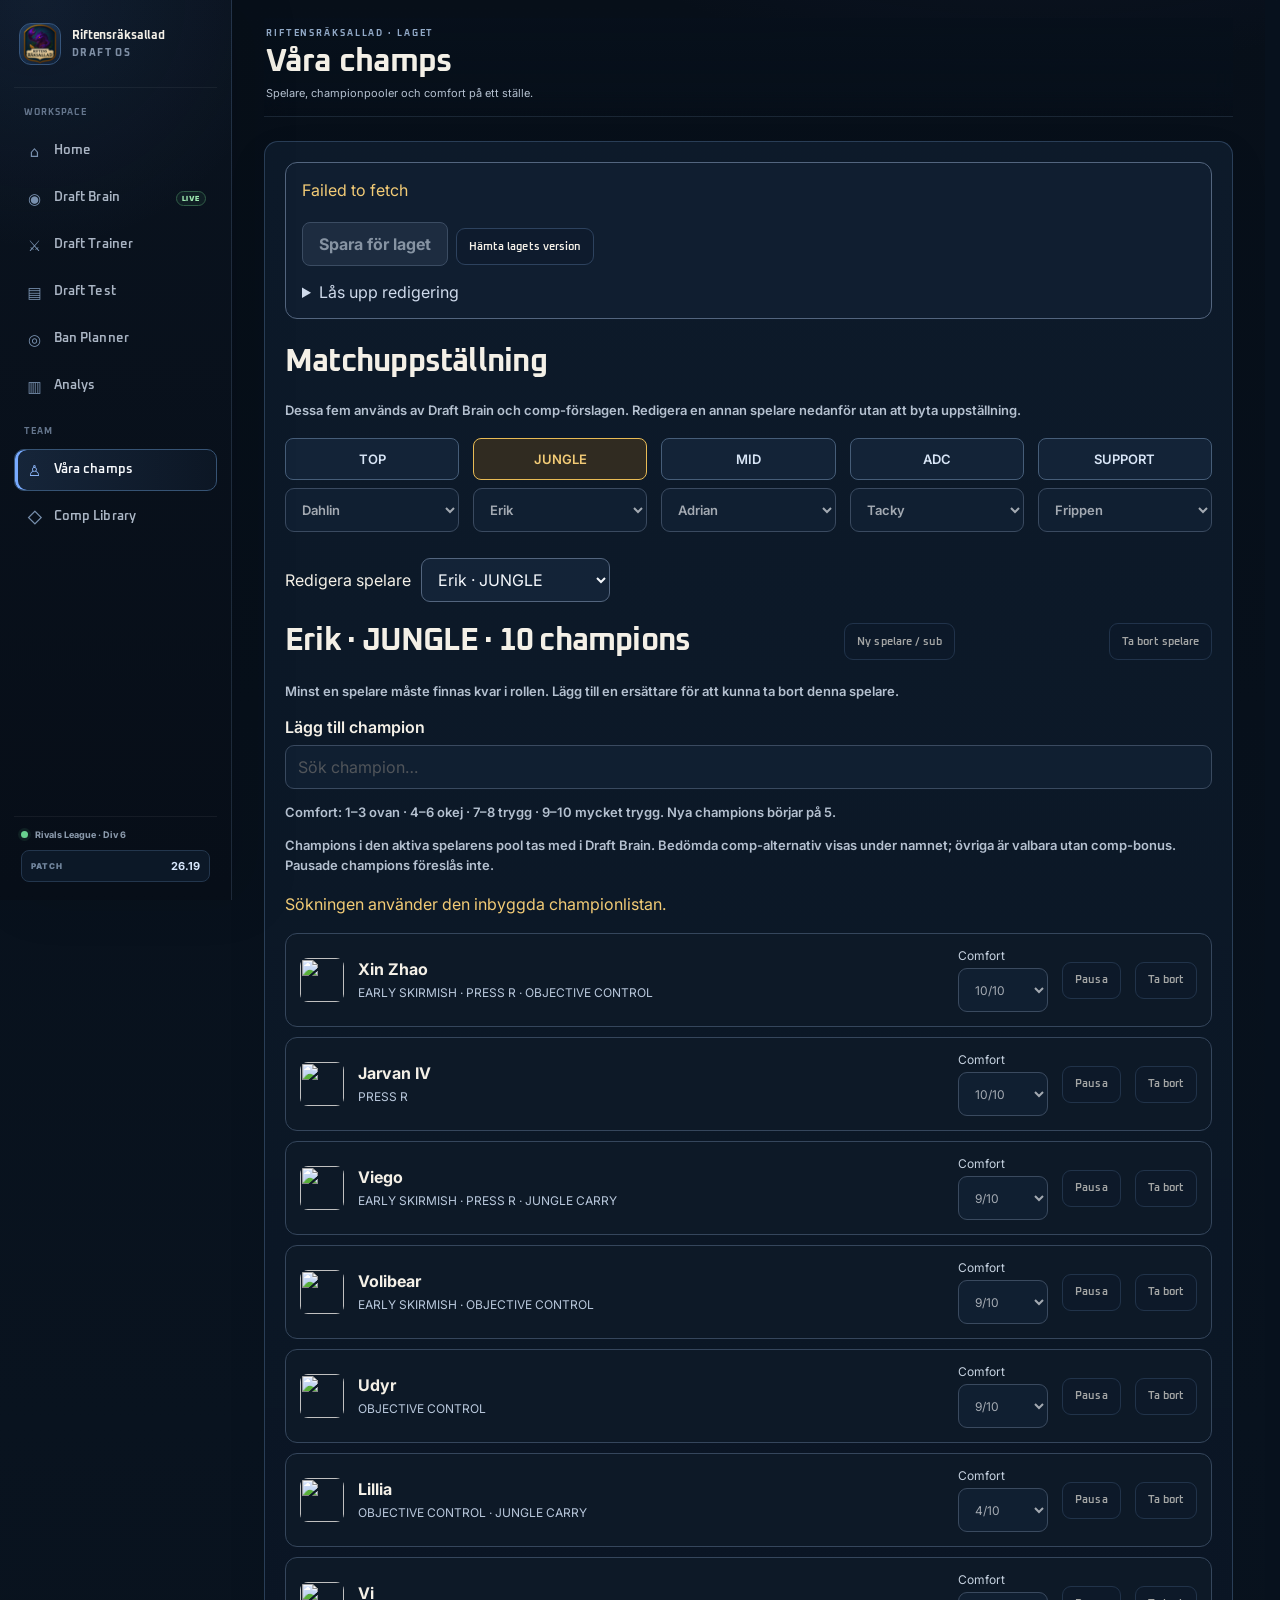
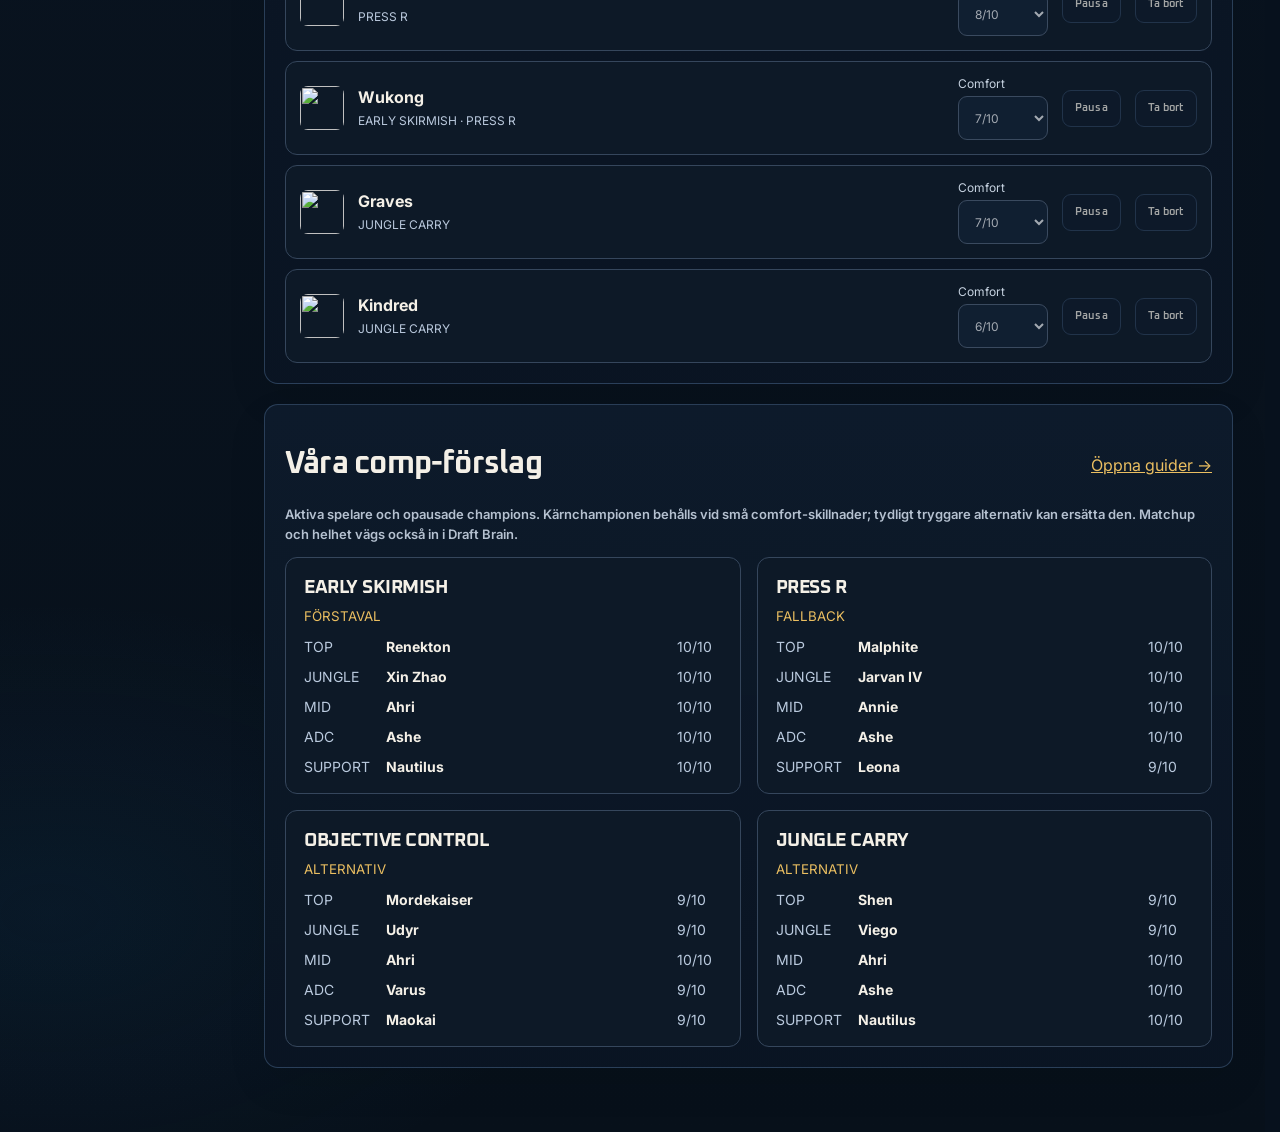
==== champs.html @ e77721dd "Allow player removal with role-safe replacement and persistent roster deletion" ====
<!DOCTYPE html>
<html lang="sv">
<head>
  <meta charset="UTF-8" />
  <meta name="viewport" content="width=device-width, initial-scale=1.0" />
  <!-- Do not paint a partial shell before routing scripts have run. -->
  <link rel="expect" blocking="render" href="#workspaceReady" />
  <title>Våra champs · Riftensräksallad Draft OS</title>
  <script>
    (() => {
      const q=new URLSearchParams(location.search);
      if(q.get("open")||q.get("view")||location.hash==="#comps"){
        document.documentElement.classList.add("route-pending");
      }
    })();
  </script>
  <style>
    html{background:#07101b}
    html.route-pending body{visibility:hidden!important}
  </style>
  <link rel="preconnect" href="https://fonts.googleapis.com">
  <link rel="preconnect" href="https://fonts.gstatic.com" crossorigin>
  <link href="https://fonts.googleapis.com/css2?family=Inter:wght@400;500;600;700;800&family=Oxanium:wght@500;600;700;800&display=swap" rel="stylesheet">
  <link rel="stylesheet" href="styles.css?v=20261002-integrity1" />
  <link rel="stylesheet" href="team-roster.css?v=20261002-integrity1" />
  <link rel="stylesheet" href="postmatch.css?v=20261002-integrity1" />
</head>
<body class="draft-os champs-os" data-workspace="champs">
  <aside class="os-sidebar" id="osSidebar">
    <div class="os-brand">
      <div class="os-mark"><img class="team-logo os-logo" alt="Riftens Räksallad" hidden></div>
      <div><strong>Riftensräksallad</strong><span>Draft OS</span></div>
    </div>
    <nav class="os-nav" aria-label="Huvudnavigation">
      <span class="os-nav-label">WORKSPACE</span>
      <a class="os-nav-item" href="index.html?workspace=home" data-workspace-target="home"><span>⌂</span><b>Home</b></a>
      <a class="os-nav-item" href="live.html" data-workspace-target="brain"><span>◉</span><b>Draft Brain</b><em>LIVE</em></a>
      <a class="os-nav-item" href="index.html?workspace=trainer" data-workspace-target="trainer"><span>⚔</span><b>Draft Trainer</b></a>
      <a class="os-nav-item" href="index.html?workspace=test" data-workspace-target="test"><span>▤</span><b>Draft Test</b></a>
      <a class="os-nav-item" href="index.html?workspace=planner" data-workspace-target="planner"><span>◎</span><b>Ban Planner</b></a>
      <a class="os-nav-item" href="index.html?workspace=analysis" data-workspace-target="analysis"><span>▥</span><b>Analys</b></a>
      <span class="os-nav-label os-nav-label-gap">TEAM</span>
      <a class="os-nav-item" href="champs.html" data-workspace-target="champs"><span>♙</span><b>Våra champs</b></a>
      <a class="os-nav-item" href="index.html?workspace=comps" data-workspace-target="comps"><span>◇</span><b>Comp Library</b></a>
    </nav>
    <div class="os-side-footer">
      <div class="os-status-row"><i></i><span>Rivals League · Div 6</span></div>
      <div class="os-patch-row"><span>PATCH</span><strong>26.19</strong></div>
    </div>
  </aside>
  <main class="app os-main">
    <p id="replayNotice" class="replay-notice hidden" role="status"></p>
    <header><div><p class="eyebrow">RIFTENSRÄKSALLAD · LAGET</p><h1>Våra champs</h1><p class="sub">Spelare, championpooler och comfort på ett ställe.</p></div></header>
    <section class="card champs-workspace">
      <div class="champs-sync"><p id="champsSyncStatus" role="status">Hämtar lagets roster…</p><button id="champsSave" type="button">Spara för laget</button><button id="champsRefresh" type="button" class="secondary">Hämta lagets version</button><details><summary>Lås upp redigering</summary><form id="champsUnlock"><label>Lagkod<input id="champsKey" type="password" autocomplete="off" required></label><button type="submit">Lås upp</button></form></details></div>
      <h2>Matchuppställning</h2><p class="analysis-note">Dessa fem används av Draft Brain och comp-förslagen. Redigera en annan spelare nedanför utan att byta uppställning.</p>
      <div id="champsRoster" class="roster-players"></div>
      <label>Redigera spelare<select id="champsEditor" aria-label="Redigera spelare"></select></label>
      <div class="champs-heading"><h2 id="champsTitle"></h2><button id="champsNew" class="secondary" type="button">Ny spelare / sub</button><button id="champsDeletePlayer" class="secondary" type="button">Ta bort spelare</button></div><p id="champsDeleteHint" class="analysis-note"></p>
      <form id="champsNewForm" class="champs-new hidden"><label>Namn<input id="champsName" maxlength="40" required autocomplete="off"></label><p>Startar med den redigerade spelarens pool. Matchuppställningen ändras inte.</p><button type="submit">Skapa spelare</button><button id="champsCancelNew" type="button" class="secondary">Avbryt</button></form>
      <label class="champs-search-label" for="champsSearch">Lägg till champion</label><input id="champsSearch" type="search" placeholder="Sök champion…" autocomplete="off">
      <p class="analysis-note">Comfort: 1–3 ovan · 4–6 okej · 7–8 trygg · 9–10 mycket trygg. Nya champions börjar på 5.</p><p class="analysis-note">Champions i den aktiva spelarens pool tas med i Draft Brain. Bedömda comp-alternativ visas under namnet; övriga är valbara utan comp-bonus. Pausade champions föreslås inte.</p>
      <p id="champsMessage" role="status" aria-live="polite"></p>
      <div id="champsPool" class="champs-pool"></div>
    </section>
    <section class="card"><div class="champs-heading"><h2>Våra comp-förslag</h2><a href="index.html?workspace=comps">Öppna guider →</a></div><p class="analysis-note">Aktiva spelare och opausade champions. Kärnchampionen behålls vid små comfort-skillnader; tydligt tryggare alternativ kan ersätta den. Matchup och helhet vägs också in i Draft Brain.</p><div id="champsComps" class="champs-comps"></div></section>
  </main>
  <button class="os-mobile-toggle" id="osMobileToggle" type="button" aria-label="Öppna navigation">☰</button>
  <script src="brand.js?v=20261002-integrity1"></script>
  <script src="team-data.js?v=20261002-integrity1"></script>
  <script src="db-config.js?v=20261002-integrity1"></script>
  <script src="champion-profiles.js?v=20261002-decisions1"></script>
  <script src="roster-model.js?v=20261002-player-delete1"></script>
  <script src="roster-sync.js?v=20261002-integrity1"></script>
  <script src="champion-picker.js?v=20261002-integrity1"></script>
  <script src="champs.js?v=20261002-player-delete1"></script>
  <script src="ui-shell.js?v=20261002-integrity1"></script>
  <div id="workspaceReady" hidden></div>
</body></html>
---- styles.css ----
:root{
  --bg:#07111d;
  --panel:#0d1928;
  --panel2:#111f31;
  --card2:var(--panel2);
  --accent:var(--gold);
  --text:#f4f0e7;
  --muted:#b5c1d0;
  --gold:#e7b85b;
  --blue:#4ea1ff;
  --purple:#b86cff;
  --red:#ff6464;
  --green:#4bd4a1;
  --border:#26384d;
  --ok:#7bd88f;
}
*{box-sizing:border-box}
html{min-height:100%;background:var(--bg);scrollbar-gutter:stable}
body{
  margin:0;
  min-height:100vh;
  background:
    radial-gradient(circle at 82% 6%,rgba(91,45,166,.16),transparent 30%),
    radial-gradient(circle at 8% 88%,rgba(28,99,157,.12),transparent 28%),
    linear-gradient(180deg,#07111d 0%,#091421 52%,#07101b 100%);
  color:var(--text);
  font-family:Inter,system-ui,-apple-system,BlinkMacSystemFont,"Segoe UI",sans-serif;
}
button,input{font:inherit}
.pick-error{color:#ffb0a6;font-size:14px;line-height:1.5;margin:8px 0;overflow-wrap:anywhere}
.pick-error:empty{display:none}
button{color:inherit}
.app{max-width:1400px;margin:0 auto;padding:34px 38px 54px}
header{
  display:flex;justify-content:space-between;align-items:center;gap:24px;
  padding:6px 2px 28px;border-bottom:1px solid rgba(231,184,91,.28);margin-bottom:30px
}
.brand-head{display:flex;align-items:center;gap:20px}
.team-logo{width:92px;height:92px;object-fit:contain;filter:drop-shadow(0 8px 20px rgba(0,0,0,.38));flex:0 0 auto}
.eyebrow{font-weight:800;letter-spacing:.22em;color:var(--gold);font-size:12px;margin:0 0 7px}
h1{font-family:Georgia,"Times New Roman",serif;font-size:54px;line-height:.96;margin:0;font-weight:700;letter-spacing:-.035em}
h2{font-family:Georgia,"Times New Roman",serif;margin:0 0 18px;font-size:31px}
h3{margin:0 0 6px}
p{line-height:1.45}
.sub,.hint{color:var(--muted)}
.hidden{display:none!important}

.header-actions{display:flex;gap:9px;align-items:center;flex-wrap:wrap}
.secondary,.primary,.side-btn{
  border-radius:11px;padding:11px 15px;font-weight:800;cursor:pointer;transition:.16s ease
}
.secondary{background:transparent;color:var(--text);border:1px solid var(--border)}
.secondary:hover{border-color:var(--gold);background:rgba(231,184,91,.06)}
.nav-action{border-color:#334861}
.primary{background:var(--gold);border:1px solid var(--gold);color:#10141a;margin-top:10px;width:100%}
.primary:hover{filter:brightness(1.07)}

.card{
  background:rgba(10,22,36,.76);
  border:1px solid rgba(67,89,116,.68);
  border-radius:16px;padding:22px;
  box-shadow:0 12px 36px rgba(0,0,0,.15)
}
#modeSelect{background:transparent;border:0;box-shadow:none;padding:0;margin-bottom:30px}
#modeSelect h2,.comps>h2{display:flex;align-items:center;gap:14px}
#modeSelect h2:after,.comps>h2:after{content:"";height:1px;flex:1;background:linear-gradient(90deg,rgba(231,184,91,.7),rgba(231,184,91,.08))}

.mode-grid{display:grid;grid-template-columns:repeat(3,1fr);gap:18px}
.mode-btn{
  position:relative;min-height:176px;
  background:linear-gradient(145deg,rgba(18,34,53,.92),rgba(9,20,33,.95));
  color:var(--text);border:1px solid var(--border);border-radius:15px;padding:24px 24px 22px;
  text-align:left;cursor:pointer;text-decoration:none;display:flex;flex-direction:column;justify-content:flex-end;
  overflow:hidden;transition:transform .16s ease,border-color .16s ease,box-shadow .16s ease
}
.mode-btn:before{content:"";position:absolute;inset:0;opacity:.25;pointer-events:none}
.mode-btn:hover{transform:translateY(-2px)}
.mode-btn strong{font-family:Georgia,"Times New Roman",serif;display:block;font-size:27px;margin:11px 0 5px;position:relative}
.mode-btn>span:not(.mode-icon):not(.mode-arrow){color:var(--muted);max-width:82%;position:relative}
.mode-icon{
  width:48px;height:48px;border-radius:12px;display:grid;place-items:center;font-size:25px;font-weight:900;
  position:relative;border:1px solid currentColor;background:rgba(4,10,18,.46)
}
.mode-arrow{position:absolute;right:21px;bottom:22px;font-size:26px;font-weight:300}
.sim-mode{border-color:rgba(78,161,255,.76)}.sim-mode .mode-icon,.sim-mode .mode-arrow{color:#65b1ff}
.sim-mode:before{background:radial-gradient(circle at 88% 20%,rgba(78,161,255,.26),transparent 48%)}
.test-mode{border-color:rgba(184,108,255,.74)}.test-mode .mode-icon,.test-mode .mode-arrow{color:#c381ff}
.test-mode:before{background:radial-gradient(circle at 88% 20%,rgba(184,108,255,.24),transparent 48%)}
.live-mode{border-color:rgba(231,184,91,.78)}.live-mode .mode-icon,.live-mode .mode-arrow{color:var(--gold)}
.live-mode:before{background:radial-gradient(circle at 88% 20%,rgba(231,184,91,.22),transparent 48%)}
.sim-mode:hover{box-shadow:0 0 0 1px rgba(78,161,255,.12),0 14px 30px rgba(0,0,0,.18)}
.test-mode:hover{box-shadow:0 0 0 1px rgba(184,108,255,.12),0 14px 30px rgba(0,0,0,.18)}
.live-mode:hover{box-shadow:0 0 0 1px rgba(231,184,91,.12),0 14px 30px rgba(0,0,0,.18)}

#setup,#testBrief,#analysis,#scoreCard{margin-top:16px}
.side-buttons{display:flex;gap:12px}
.side-btn{background:var(--panel2);border:1px solid var(--border);font-size:18px;min-width:155px}
.side-btn:hover{border-color:var(--gold)}
.test-brief{border-color:rgba(184,108,255,.45)}
.scenario-meta{display:flex;gap:8px;flex-wrap:wrap}
.scenario-meta span{background:var(--panel2);padding:7px 10px;border-radius:999px;color:var(--muted);font-size:13px;font-weight:700}

.draft-grid{display:grid;grid-template-columns:1fr 365px 1fr;gap:16px;margin-top:16px}
.team-title{font-weight:900;font-size:18px;margin-bottom:12px;letter-spacing:.08em}
.team-title.blue{color:var(--blue)}.team-title.red{color:var(--red)}
.picks{display:grid;gap:9px}
.pick{display:flex;justify-content:space-between;align-items:center;background:var(--panel2);padding:12px 14px;border-radius:10px;border:1px solid var(--border)}
.pick .slot{color:var(--muted);font-size:12px;font-weight:800}.pick .champ{font-weight:900}
.center label{display:block;margin:14px 0 6px;color:var(--muted);font-size:13px;font-weight:700}
input{width:100%;padding:13px 14px;border-radius:10px;border:1px solid var(--border);background:#07111d;color:var(--text);font-size:16px}
.turn-box{background:#07111d;border:1px solid var(--border);border-radius:12px;padding:14px;text-align:center}
.turn-box .small{display:block;color:var(--muted);font-size:11px;font-weight:800;letter-spacing:.14em}.turn-box strong{font-size:25px}
.full{width:100%;margin-top:10px}
.coach{margin-top:14px;background:#0a1625;padding:14px;border-radius:10px;border-left:3px solid var(--gold)}

.analysis-head{display:flex;justify-content:space-between;align-items:center;gap:16px}
.badge{background:#1a2a40;padding:8px 12px;border-radius:999px;font-weight:800;font-size:13px}
.analysis-grid,.score-grid{display:grid;grid-template-columns:repeat(3,1fr);gap:12px}
.analysis-grid>div,.score-grid>div{background:var(--panel2);padding:14px;border-radius:10px}
.score-grid{grid-template-columns:repeat(4,1fr)}
.score-grid span{display:block;color:var(--muted);font-size:12px}.score-grid strong{font-size:24px}
.final-plan{font-weight:800;color:var(--ok)}
.grade{font-size:34px;font-weight:900;background:var(--gold);color:#141414;border-radius:12px;padding:8px 14px}
.test-feedback{margin-top:16px;background:#0a1625;border:1px solid var(--border);border-radius:12px;padding:16px}
.test-feedback p{margin:8px 0}

.comps{margin-top:30px;background:transparent;border:0;box-shadow:none;padding:0}
.comp-list{display:grid;grid-template-columns:repeat(4,1fr);gap:14px}
.comp-card{
  min-height:112px;background:linear-gradient(145deg,rgba(17,31,49,.86),rgba(8,19,31,.93));
  padding:18px;border-radius:13px;border:1px solid var(--border);
  display:flex;align-items:center;gap:14px;position:relative;overflow:hidden
}
.comp-card>div{min-width:0}.comp-card h3{font-family:Georgia,"Times New Roman",serif;font-size:19px;white-space:nowrap}
.comp-card p{margin:0;color:var(--muted);font-size:12px;overflow:hidden;text-overflow:ellipsis;white-space:nowrap}
.comp-icon{width:42px;height:42px;border-radius:11px;display:grid;place-items:center;flex:0 0 auto;font-size:22px;border:1px solid currentColor}
.comp-arrow{margin-left:auto;font-size:20px}
.early-comp{border-color:rgba(255,100,100,.42)}.early-comp .comp-icon,.early-comp .comp-arrow{color:#ff6c65}
.press-comp{border-color:rgba(184,108,255,.42)}.press-comp .comp-icon,.press-comp .comp-arrow{color:#c17cff}
.objective-comp{border-color:rgba(75,212,161,.42)}.objective-comp .comp-icon,.objective-comp .comp-arrow{color:#55d7a8}
.jungle-comp{border-color:rgba(78,161,255,.42)}.jungle-comp .comp-icon,.jungle-comp .comp-arrow{color:#61adff}

@media(max-width:1100px){
  .comp-list{grid-template-columns:repeat(2,1fr)}
  .draft-grid{grid-template-columns:1fr}
}
@media(max-width:820px){
  .app{padding:22px 18px 40px}
  header{align-items:flex-start}
  .mode-grid{grid-template-columns:1fr}
  .analysis-grid,.score-grid{grid-template-columns:1fr 1fr}
  h1{font-size:42px}
}
@media(max-width:600px){
  header{flex-direction:column}.header-actions{width:100%}
  .team-logo{width:70px;height:70px}
  h1{font-size:36px}
  .comp-list,.analysis-grid,.score-grid{grid-template-columns:1fr}
  .mode-btn{min-height:145px}
}

.top-tabs{display:flex;align-items:center;gap:4px;margin-right:6px}
.top-tab{border:0;background:transparent;color:var(--muted);font-weight:800;padding:9px 12px;cursor:pointer;border-bottom:2px solid transparent}
.top-tab:hover{color:var(--text)}
.top-tab.active{color:var(--gold);border-bottom-color:var(--gold)}
.comp-card{padding-right:18px}
.analysis-dashboard{margin-top:4px}
.analysis-dashboard-head{display:flex;align-items:flex-end;justify-content:space-between;gap:24px;margin-bottom:18px}
.analysis-dashboard-head h2{font-size:38px;margin:2px 0 4px}
.analysis-intro{color:var(--muted);margin:0}
.analysis-filters{display:flex;gap:7px;flex-wrap:wrap}
.analysis-filter{border:1px solid var(--border);background:rgba(14,29,46,.82);color:var(--muted);padding:8px 12px;border-radius:999px;font-weight:800;cursor:pointer}
.analysis-filter.active{color:#111;background:var(--gold);border-color:var(--gold)}
.analysis-kpis{display:grid;grid-template-columns:repeat(5,1fr);gap:12px;margin-bottom:14px}
.analysis-kpis article,.analysis-panel{background:rgba(10,22,36,.78);border:1px solid rgba(67,89,116,.68);border-radius:14px}
.analysis-kpis article{padding:17px}
.analysis-kpis span{display:block;color:var(--muted);font-size:12px;font-weight:800;text-transform:uppercase;letter-spacing:.08em}
.analysis-kpis strong{display:block;font-size:28px;margin:6px 0 2px}
.analysis-kpis small{color:var(--muted)}
.analysis-two-col{display:grid;grid-template-columns:1fr 1fr;gap:14px;margin-top:14px}
.analysis-panel{padding:18px}
.panel-head{display:flex;align-items:center;justify-content:space-between;gap:12px;margin-bottom:13px}
.panel-head h3{font-family:Georgia,"Times New Roman",serif;font-size:21px;margin:0}
.analysis-note{color:var(--muted);font-size:13px;font-weight:600;line-height:1.55}
.stat-list{display:grid;gap:8px}
.stat-row{display:grid;grid-template-columns:minmax(130px,1fr) 120px 58px;gap:10px;align-items:center;padding:8px 0;border-bottom:1px solid rgba(255,255,255,.05)}
.stat-row:last-child{border-bottom:0}
.stat-name{font-weight:800}.stat-bar{height:7px;background:#16263a;border-radius:999px;overflow:hidden}.stat-bar>i{display:block;height:100%;background:var(--gold);border-radius:inherit}.stat-value{text-align:right;font-weight:900}
.analysis-mini-grid{display:grid;grid-template-columns:1fr 1fr;gap:8px;margin-top:14px}
.analysis-mini-grid>div{background:#0a1625;border:1px solid rgba(255,255,255,.05);border-radius:10px;padding:11px}
.analysis-mini-grid span{display:block;color:var(--muted);font-size:11px}.analysis-mini-grid strong{display:block;margin-top:3px}
.champ-stat-list{display:grid;grid-template-columns:1fr 1fr;gap:8px}
.champ-stat{display:flex;align-items:center;justify-content:space-between;gap:10px;background:#0a1625;border-radius:10px;padding:10px 11px;border:1px solid rgba(255,255,255,.05)}
.champ-stat strong{font-size:14px}.champ-stat span{color:var(--muted);font-size:12px}
.pattern-list{display:grid;gap:8px}
.pattern-item{background:#0a1625;border-left:3px solid var(--gold);border-radius:8px;padding:10px 12px;line-height:1.4}
.match-history{display:grid;gap:8px}
.match-row{display:grid;grid-template-columns:82px 90px 90px minmax(150px,1fr) minmax(220px,1.5fr) 38px;gap:10px;align-items:center;background:#0a1625;border:1px solid rgba(255,255,255,.05);padding:10px 11px;border-radius:10px}
.match-result{font-weight:900}.match-result.win{color:#7bd88f}.match-result.loss{color:#ff7b7b}
.match-type{color:var(--muted);font-size:12px;font-weight:800;text-transform:uppercase}
.match-comp{font-weight:800}.match-picks{color:var(--muted);font-size:12px;white-space:nowrap;overflow:hidden;text-overflow:ellipsis}
.delete-match{border:0;background:transparent;color:#8493a7;font-size:18px;cursor:pointer}.delete-match:hover{color:#ff7b7b}
.analysis-empty{text-align:center;padding:44px 20px;color:var(--muted)}.analysis-empty strong{color:var(--text);font-size:20px}
@media(max-width:1050px){.analysis-kpis{grid-template-columns:repeat(3,1fr)}.match-row{grid-template-columns:70px 80px 80px 1fr 32px}.match-picks{display:none}}
@media(max-width:760px){.analysis-dashboard-head{align-items:flex-start;flex-direction:column}.analysis-kpis{grid-template-columns:1fr 1fr}.analysis-two-col{grid-template-columns:1fr}.champ-stat-list{grid-template-columns:1fr}.top-tabs{width:100%;order:3}.header-actions{align-items:flex-start}.match-row{grid-template-columns:65px 72px 1fr 30px}.match-type{display:none}}

.analysis-head-actions{display:flex;flex-direction:column;align-items:flex-end;gap:10px}
.db-status-wrap{display:flex;align-items:center;gap:8px;color:var(--muted);font-size:12px;font-weight:800}
.db-status-dot{width:8px;height:8px;border-radius:50%;background:#708097;box-shadow:0 0 0 3px rgba(112,128,151,.12)}
.db-status-wrap.shared .db-status-dot{background:#70d38a;box-shadow:0 0 0 3px rgba(112,211,138,.12)}
.db-status-wrap.offline .db-status-dot{background:#e3a957;box-shadow:0 0 0 3px rgba(227,169,87,.12)}
.db-status-wrap.locked .db-status-dot{background:#b878ef;box-shadow:0 0 0 3px rgba(184,120,239,.12)}
.db-action{border:1px solid var(--border);background:#0a1625;color:var(--text);border-radius:8px;padding:5px 8px;font-size:11px;font-weight:900;cursor:pointer}
.db-action:hover{border-color:var(--gold)}
@media(max-width:760px){.analysis-head-actions{align-items:flex-start}.db-status-wrap{flex-wrap:wrap}}

.db-status-wrap.readonly .db-status-dot{background:#65b1ff;box-shadow:0 0 0 3px rgba(101,177,255,.12)}

/* Patch filter */
.patch-filter-wrap{display:flex;align-items:center;gap:7px;color:var(--muted);font-size:12px;font-weight:800}
.patch-filter-wrap select{background:#101b2d;color:var(--text);border:1px solid var(--border);border-radius:9px;padding:8px 9px;font-weight:800}

/* Team Learning */
.team-learning-panel{margin-top:16px;border-color:#44567b}
.learning-confidence{border:1px solid var(--border);border-radius:999px;padding:6px 9px;font-size:11px;font-weight:900;letter-spacing:.06em}
.learning-confidence.high{color:#9ee6b0;border-color:#345b43}.learning-confidence.medium{color:#ffe38c;border-color:#66572b}.learning-confidence.low{color:#9fc9ff;border-color:#31547d}
.learning-card-grid{display:grid;grid-template-columns:repeat(3,1fr);gap:10px}
.learning-card{background:var(--card2);border:1px solid var(--border);border-radius:12px;padding:13px}
.learning-card span{display:block;color:var(--muted);font-size:10px;font-weight:900;letter-spacing:.08em}
.learning-card strong{display:block;margin-top:6px;font-size:17px}
.learning-card small{display:block;margin-top:5px;color:var(--muted);line-height:1.35}
.learning-insights{display:grid;gap:7px;margin-top:10px}
.learning-insight{background:rgba(255,255,255,.035);border-left:3px solid #52698f;border-radius:8px;padding:10px 12px;line-height:1.4}
@media(max-width:900px){.learning-card-grid{grid-template-columns:repeat(2,1fr)}}
@media(max-width:600px){.learning-card-grid{grid-template-columns:1fr}}

/* Match history review */
.review-match{background:#16243a;border:1px solid #39577e;color:#cfe2ff;border-radius:8px;padding:6px 9px;font-weight:850;cursor:pointer}
.review-match:hover{border-color:#6e97cc}
.matchup-mini{display:inline-block;margin-left:5px;color:#ffe38c;font-size:10px;border:1px solid #66572b;border-radius:999px;padding:2px 5px}

/* Draft Review */
body.review-open{overflow:hidden}
.draft-review-overlay{position:fixed;inset:0;z-index:1000;background:rgba(3,7,14,.82);backdrop-filter:blur(6px);display:grid;place-items:center;padding:24px}
.draft-review-overlay.hidden{display:none}
.draft-review-modal{width:min(1080px,100%);max-height:90vh;overflow:auto;background:#0e1727;border:1px solid #334766;border-radius:16px;padding:20px;box-shadow:0 28px 80px rgba(0,0,0,.48)}
.draft-review-head{display:flex;align-items:flex-start;justify-content:space-between;gap:16px}
.draft-review-head h2{margin:3px 0}
.review-close{width:38px;height:38px;border-radius:50%;border:1px solid var(--border);background:#152136;color:var(--text);font-size:23px;cursor:pointer}
.review-summary-grid{display:grid;grid-template-columns:repeat(3,1fr);gap:9px;margin:15px 0}
.review-summary-grid>div{background:var(--card2);border:1px solid var(--border);border-radius:10px;padding:11px}
.review-summary-grid span{display:block;color:var(--muted);font-size:10px;font-weight:900;letter-spacing:.08em}
.review-summary-grid strong{display:block;margin-top:5px}
.review-section{margin-top:18px}
.review-team-grid{display:grid;grid-template-columns:1fr 1fr;gap:10px}
.review-team-grid>div{background:var(--card2);border:1px solid var(--border);border-radius:12px;padding:12px}
.review-picks{display:flex;flex-wrap:wrap;gap:7px;margin-top:8px}
.review-picks span{display:flex;gap:6px;align-items:center;background:#132139;border:1px solid #2d4364;border-radius:8px;padding:7px 9px;font-weight:800}
.review-picks b{font-size:9px;color:#9fc9ff}
.review-timeline{display:grid;gap:7px}
.review-step{display:grid;grid-template-columns:34px 1fr;gap:9px;background:var(--card2);border:1px solid var(--border);border-radius:10px;padding:10px}
.review-step.ours{border-left:3px solid #668dd0}.review-step.enemy{border-left:3px solid #a85c66}
.review-step-num{display:grid;place-items:center;width:28px;height:28px;border-radius:50%;background:#182740;color:var(--muted);font-weight:900}
.review-step small{display:block;color:var(--muted);font-size:10px;font-weight:850}
.review-step strong{display:inline-block;margin-top:3px}
.review-step em{font-style:normal;color:#9fc9ff;font-size:10px;margin-left:7px;font-weight:900}
.review-brain{margin-top:6px;font-size:12px;color:var(--muted)}
.review-brain.followed{color:#9ee6b0}.review-brain.deviated{color:#ffe38c}
.review-plan{background:var(--card2);border:1px solid var(--border);border-radius:12px;padding:12px}
.review-plan p{margin:7px 0;line-height:1.45}
.legacy-review{background:#2a2418;border:1px solid #66572b;color:#ffe9ac;border-radius:10px;padding:12px;line-height:1.45}
@media(max-width:700px){.draft-review-overlay{padding:8px}.draft-review-modal{padding:14px;max-height:96vh}.review-summary-grid,.review-team-grid{grid-template-columns:1fr}}

/* Match history action layout fix */
.match-row{
  grid-template-columns:82px 90px 110px minmax(150px,1fr) minmax(180px,1.4fr) auto;
  min-width:0;
}
.match-row>*{min-width:0}
.match-date{color:var(--muted);font-size:12px;white-space:nowrap}
.match-actions{display:flex;align-items:center;justify-content:flex-end;gap:6px;min-width:max-content}
.review-match{white-space:nowrap;min-width:72px;text-align:center}
.delete-match{width:28px;height:30px;display:grid;place-items:center;flex:0 0 28px}

@media(max-width:1050px){
  .match-row{grid-template-columns:70px 80px 105px minmax(120px,1fr) auto}
  .match-picks{display:none}
}
@media(max-width:760px){
  .match-row{grid-template-columns:65px 95px minmax(0,1fr) auto;gap:8px}
  .match-type,.match-picks{display:none}
  .match-comp{overflow:hidden;text-overflow:ellipsis;white-space:nowrap}
}
@media(max-width:540px){
  .match-row{
    grid-template-columns:62px minmax(0,1fr) auto;
    grid-template-areas:
      "result date actions"
      "comp comp actions";
    row-gap:5px;
  }
  .match-result{grid-area:result}
  .match-date{grid-area:date}
  .match-comp{grid-area:comp}
  .match-actions{grid-area:actions;align-self:stretch}
  .review-match{min-width:66px;padding:6px 7px}
}

/* Standard comp guide */
.comp-card[data-comp-guide]{cursor:pointer;transition:transform .14s ease,border-color .14s ease,background .14s ease}
.comp-card[data-comp-guide]:hover,.comp-card[data-comp-guide]:focus-visible{transform:translateY(-2px);background:linear-gradient(145deg,rgba(24,42,65,.96),rgba(10,24,39,.98));outline:none}
.comp-card small{display:block;margin-top:7px;color:#7f91aa;font-size:10px;font-weight:800;letter-spacing:.03em}
.comp-card .comp-arrow{opacity:.72;transition:transform .14s ease,opacity .14s ease}
.comp-card[data-comp-guide]:hover .comp-arrow,.comp-card[data-comp-guide]:focus-visible .comp-arrow{transform:translateX(3px);opacity:1}

body.comp-guide-open{overflow:hidden}
.comp-guide-overlay{position:fixed;inset:0;z-index:1100;background:rgba(3,7,14,.84);backdrop-filter:blur(7px);display:grid;place-items:center;padding:22px}
.comp-guide-overlay.hidden{display:none}
.comp-guide-modal{width:min(1120px,100%);max-height:92vh;overflow:auto;background:#0d1727;border:1px solid #374d6e;border-radius:17px;padding:22px;box-shadow:0 30px 90px rgba(0,0,0,.52)}
.comp-guide-head{display:flex;align-items:flex-start;justify-content:space-between;gap:16px}
.comp-guide-head h2{font-size:34px;margin:2px 0 5px}
.comp-guide-identity{margin:0;color:var(--muted);max-width:780px;line-height:1.5}
.comp-guide-close{width:39px;height:39px;border-radius:50%;border:1px solid var(--border);background:#152136;color:var(--text);font-size:23px;cursor:pointer;flex:0 0 auto}
.comp-guide-call{margin:15px 0;background:#241f14;border:1px solid #63552c;border-radius:12px;padding:13px 15px}
.comp-guide-call strong{display:block;margin-top:5px;color:#ffe38c;font-size:17px}
.comp-guide-columns{display:grid;grid-template-columns:1fr 1.15fr;gap:12px}
.comp-guide-columns>section,.comp-guide-section{background:rgba(10,22,36,.72);border:1px solid rgba(67,89,116,.58);border-radius:13px;padding:15px}
.comp-guide-columns h3,.comp-guide-section h3{margin:0 0 12px;font-family:Georgia,"Times New Roman",serif}
.comp-core-grid{display:grid;grid-template-columns:repeat(5,1fr);gap:7px}
.comp-core-slot{background:#101d30;border:1px solid #2d405d;border-radius:9px;padding:9px;text-align:center}
.comp-core-slot span{display:block;color:#8da4c2;font-size:9px;font-weight:900;letter-spacing:.08em}
.comp-core-slot strong{display:block;margin-top:5px;font-size:12px}
.comp-role-alts{display:grid;gap:7px}
.comp-role-alt{display:grid;grid-template-columns:72px 1fr;gap:8px;align-items:start}
.comp-role-alt>span{color:#8da4c2;font-size:10px;font-weight:900;letter-spacing:.08em;padding-top:5px}
.comp-role-alt>div{display:flex;flex-wrap:wrap;gap:5px}
.comp-role-alt b{font-size:11px;background:#121f33;border:1px solid #2c4263;border-radius:999px;padding:4px 7px}
.comp-role-alt b.primary{color:#ffe38c;border-color:#68592d}
.comp-guide-section{margin-top:12px}
.comp-variant-grid{display:grid;grid-template-columns:repeat(2,1fr);gap:9px}
.comp-variant{background:#101d30;border:1px solid #2d405d;border-radius:11px;padding:12px}
.comp-variant-head{display:flex;align-items:center;justify-content:space-between;gap:8px}
.comp-variant-head>span{font-size:9px;font-weight:900;color:#9fc9ff;border:1px solid #31547d;border-radius:999px;padding:3px 6px}
.comp-variant-picks{display:grid;grid-template-columns:repeat(5,1fr);gap:4px;margin:9px 0}
.comp-variant-picks span{background:#0b1627;border-radius:7px;padding:6px 4px;text-align:center;font-size:10px;font-weight:800;min-width:0;overflow:hidden;text-overflow:ellipsis}
.comp-variant-picks small{display:block;color:#8297b4;font-size:7px;margin-bottom:3px}
.comp-variant p{color:var(--muted);font-size:12px;line-height:1.45;margin:7px 0 0}
.comp-guide-bottom{margin-top:12px}
.comp-bullet-list{display:grid;gap:7px}
.comp-bullet-list p{position:relative;margin:0;padding:8px 9px 8px 28px;background:#101d30;border-radius:8px;color:#cbd8e8;font-size:12px;line-height:1.4}
.comp-bullet-list p::before{content:"✓";position:absolute;left:10px;color:#77d894;font-weight:900}
.comp-bullet-list.danger p::before{content:"!";color:#ffc079}
.comp-plan-grid{display:grid;grid-template-columns:repeat(3,1fr);gap:8px}
.comp-plan-grid>div{background:#101d30;border-radius:9px;padding:11px}
.comp-plan-grid span{font-size:9px;font-weight:900;color:#9fc9ff;letter-spacing:.08em}
.comp-plan-grid p{margin:6px 0 0;font-size:12px;line-height:1.45}
.comp-guide-rule{margin-top:12px;border:1px solid #66572b;background:#2a2418;border-radius:12px;padding:13px}
.comp-guide-rule strong{display:block;margin-top:5px;color:#ffe8a5;line-height:1.45}
@media(max-width:850px){
  .comp-guide-columns{grid-template-columns:1fr}
  .comp-variant-grid{grid-template-columns:1fr}
  .comp-plan-grid{grid-template-columns:1fr}
}
@media(max-width:620px){
  .comp-guide-overlay{padding:7px}
  .comp-guide-modal{padding:14px;max-height:97vh}
  .comp-guide-head h2{font-size:27px}
  .comp-core-grid{grid-template-columns:1fr}
  .comp-core-slot{text-align:left;display:flex;align-items:center;justify-content:space-between}
  .comp-core-slot strong{margin-top:0}
  .comp-variant-picks{grid-template-columns:1fr}
  .comp-variant-picks span{text-align:left;display:flex;justify-content:space-between;gap:8px}
  .comp-variant-picks small{display:inline;margin:0}
}

/* Ban Planner */
.ban-planner-dashboard{margin-top:4px}
.planner-dashboard-head{display:flex;align-items:flex-end;justify-content:space-between;gap:22px;margin-bottom:16px}
.planner-dashboard-head h2{font-size:38px;margin:2px 0 4px}
.planner-dashboard-head p{margin:0;color:var(--muted)}
.planner-head-actions{display:flex;align-items:center;gap:8px;flex-wrap:wrap}
.planner-db-badge{border:1px solid #31547d;background:#0f1d30;color:#9fc9ff;border-radius:999px;padding:7px 10px;font-size:11px;font-weight:900}
.planner-db-badge.write{border-color:#345b43;color:#9ee6b0}
.planner-layout{display:grid;grid-template-columns:300px minmax(0,1fr);gap:14px;align-items:start}
.planner-sidebar{padding:14px;position:sticky;top:12px}
.planner-sidebar-head{display:flex;align-items:center;justify-content:space-between;margin-bottom:10px}
.planner-sidebar-head h3{margin:0}
.planner-match-list{display:grid;gap:8px}
.planner-match-card{width:100%;text-align:left;background:#0a1625;border:1px solid var(--border);border-radius:11px;padding:12px;color:var(--text);cursor:pointer}
.planner-match-card:hover,.planner-match-card.active{border-color:#557aa8;background:#101f34}
.planner-match-card .top{display:flex;align-items:center;justify-content:space-between;gap:8px}
.planner-match-card strong{font-size:14px}.planner-match-card small{color:var(--muted)}
.planner-match-card .date{display:block;margin-top:7px;color:#9fc9ff;font-size:12px;font-weight:800}
.planner-match-card .status{font-size:9px;font-weight:900;border:1px solid #345b43;color:#9ee6b0;border-radius:999px;padding:3px 6px}
.planner-match-card .status.review{border-color:#8f752f;color:#ffe38c;background:#332b16}
.planner-match-card .status.completed{border-color:#96555d;color:#ffb7be;background:#351e29}
.planner-match-card .status.cancelled{border-color:#566376;color:#b9c4d3;background:#202a37}
.planner-loading,.planner-empty{padding:28px 12px;text-align:center;color:var(--muted)}
.planner-empty strong{color:var(--text);font-size:19px}
.planner-detail{padding:18px;min-width:0}
.planner-detail-head{display:flex;flex-wrap:wrap;align-items:flex-start;justify-content:space-between;gap:14px;margin-bottom:15px}
.planner-detail-head h2{font-size:30px;margin:2px 0 3px}
.planner-meta{color:var(--muted);font-size:12px}
.planner-detail-actions{display:flex;gap:7px;flex-wrap:wrap}
.planner-link,.planner-edit-btn,.planner-save-btn,.planner-cancel-btn{border:1px solid var(--border);background:#101d30;color:var(--text);border-radius:9px;padding:8px 10px;font-weight:850;cursor:pointer;text-decoration:none;font-size:12px}
.planner-save-btn{background:var(--gold);color:#121212;border-color:var(--gold)}
.planner-link:hover,.planner-edit-btn:hover,.planner-cancel-btn:hover{border-color:#6282ad}
.planner-phase1{display:grid;grid-template-columns:repeat(3,1fr);gap:9px;margin:12px 0}
.planner-ban-call{background:#111d2f;border:1px solid #2d4364;border-radius:12px;padding:12px}
.planner-ban-call span{display:block;color:#9fc9ff;font-size:10px;font-weight:900;letter-spacing:.08em}
.planner-ban-call strong{display:block;font-size:20px;margin-top:5px}
.planner-ban-note{margin:0 0 14px;color:var(--muted);font-size:12px}
.planner-section{margin-top:14px;background:rgba(8,19,32,.48);border:1px solid rgba(67,89,116,.52);border-radius:13px;padding:14px}
.planner-section-head{display:flex;align-items:center;justify-content:space-between;gap:10px;margin-bottom:10px}
.planner-section-head h3{margin:0;font-family:Georgia,"Times New Roman",serif}
.planner-scout-badge{border:1px solid #66572b;color:#ffe38c;border-radius:999px;padding:4px 7px;font-size:9px;font-weight:900}
.planner-player-grid{display:flex;flex-wrap:wrap;gap:6px}
.planner-player{background:#101d30;border:1px solid #2d4364;border-radius:999px;padding:5px 8px;font-size:11px;font-weight:800}
.planner-ban-list{display:grid;gap:8px}
.planner-ban-row{display:grid;grid-template-columns:34px 120px 82px 1fr;gap:9px;align-items:start;background:#0d1a2c;border:1px solid #263a57;border-radius:10px;padding:10px}
.planner-ban-num{width:28px;height:28px;display:grid;place-items:center;border-radius:50%;background:#172943;color:#ffe38c;font-weight:900}
.planner-ban-champ{font-size:15px;font-weight:900}
.planner-ban-type{font-size:9px;font-weight:900;text-transform:uppercase;border-radius:999px;padding:4px 6px;text-align:center;background:#1d2940;color:#9fc9ff}
.planner-ban-type.target{background:#3a1e29;color:#ffbdca}.planner-ban-type.comp{background:#292516;color:#ffe38c}.planner-ban-type.watch{background:#182c25;color:#9ee6b0}
.planner-ban-why{color:var(--muted);font-size:12px;line-height:1.45}
.planner-two-col{display:grid;grid-template-columns:1fr 1fr;gap:12px}
.planner-condition-list,.planner-fallback-list{display:grid;gap:8px}
.planner-condition,.planner-fallback{background:#0d1a2c;border:1px solid #263a57;border-radius:10px;padding:10px}
.planner-condition strong,.planner-fallback strong{display:block;margin-bottom:5px}
.planner-condition .bans,.planner-fallback .options{color:#9fc9ff;font-size:12px;font-weight:850}
.planner-condition p{color:var(--muted);font-size:12px;line-height:1.4;margin:6px 0 0}
.planner-note-grid{display:grid;grid-template-columns:1fr 1fr;gap:9px}
.planner-note{background:#0d1a2c;border:1px solid #263a57;border-radius:10px;padding:10px}
.planner-note span{display:block;color:#9fc9ff;font-size:9px;font-weight:900;letter-spacing:.08em}
.planner-note p{white-space:pre-wrap;color:#ccd7e6;line-height:1.45;margin:6px 0 0;font-size:12px}
.planner-edit-grid{display:grid;gap:12px;align-content:start}
.planner-field{display:grid;gap:5px}
.planner-field label{font-size:10px;color:var(--muted);font-weight:900;letter-spacing:.06em}
.planner-field input,.planner-field textarea,.planner-field select,.planner-inline-input{width:100%;background:#0a1625;color:var(--text);border:1px solid #304663;border-radius:8px;padding:8px 9px;font:inherit}
.planner-field textarea{min-height:86px;resize:vertical}
.planner-edit-ban,.planner-edit-conditional,.planner-edit-fallback{display:grid;gap:7px;background:#0d1a2c;border:1px solid #263a57;border-radius:10px;padding:10px}
.planner-edit-ban{grid-template-columns:120px 100px 1fr}.planner-edit-ban textarea{min-height:42px}
.planner-edit-conditional{grid-template-columns:1.1fr .8fr 1.4fr}.planner-edit-fallback{grid-template-columns:140px 1fr}
.planner-save-status{font-size:11px;color:var(--muted);margin-left:auto}
@media(max-width:980px){.planner-layout{grid-template-columns:1fr}.planner-sidebar{position:static}.planner-match-list{grid-template-columns:repeat(2,1fr)}}
@media(max-width:760px){.planner-dashboard-head,.planner-detail-head{align-items:flex-start;flex-direction:column}.planner-phase1,.planner-two-col,.planner-note-grid{grid-template-columns:1fr}.planner-ban-row{grid-template-columns:30px 1fr auto}.planner-ban-why{grid-column:2/-1}.planner-edit-ban,.planner-edit-conditional,.planner-edit-fallback{grid-template-columns:1fr}}
@media(max-width:520px){.planner-match-list{grid-template-columns:1fr}}

/* Planner create-match modal */
body.planner-modal-open{overflow:hidden}
.planner-new-overlay{position:fixed;inset:0;z-index:1200;background:rgba(3,7,14,.86);backdrop-filter:blur(7px);display:grid;place-items:center;padding:18px}
.planner-new-overlay.hidden{display:none}
.planner-new-modal{width:min(780px,100%);max-height:94vh;overflow:auto;background:#0d1727;border:1px solid #38506f;border-radius:17px;padding:22px;box-shadow:0 32px 90px rgba(0,0,0,.56)}
.planner-new-head{display:flex;align-items:flex-start;justify-content:space-between;gap:18px;margin-bottom:17px}
.planner-new-head h2{font-size:30px;margin:2px 0 5px}
.planner-new-head p{margin:0;color:var(--muted)}
.planner-modal-close{width:38px;height:38px;flex:0 0 38px;border-radius:50%;border:1px solid var(--border);background:#142137;color:var(--text);font-size:23px;cursor:pointer}
.planner-new-grid{display:grid;grid-template-columns:1fr 1fr;gap:10px}
.planner-new-modal .planner-field{margin:0 0 11px}
.planner-new-modal .planner-field label{display:block;margin-bottom:6px;color:#b9c9dc;font-size:11px;font-weight:900;letter-spacing:.04em}
.planner-new-modal .planner-field label span{color:var(--muted);font-weight:700}
.planner-new-modal input,.planner-new-modal select,.planner-new-modal textarea{width:100%;box-sizing:border-box;background:#0a1525;border:1px solid #31445f;color:var(--text);border-radius:9px;padding:10px 11px;font:inherit}
.planner-new-modal input:focus,.planner-new-modal select:focus,.planner-new-modal textarea:focus{outline:none;border-color:#6387ba;box-shadow:0 0 0 2px rgba(99,135,186,.12)}
.planner-new-modal textarea{min-height:88px;resize:vertical}
.planner-opgg-field{background:#101d30;border:1px solid #2b4160;border-radius:12px;padding:12px}
.planner-player-preview{margin-top:9px}
.planner-preview-label{display:block;color:#9ee6b0;font-size:11px;font-weight:900;margin-bottom:7px}
.planner-preview-players{display:flex;flex-wrap:wrap;gap:6px}
.planner-preview-players b{font-size:11px;background:#15243a;border:1px solid #365476;border-radius:999px;padding:5px 8px}
.planner-form-error{color:#ffc2ac;font-size:12px;font-weight:800}
.planner-new-footer{display:flex;align-items:center;justify-content:space-between;gap:12px;margin-top:5px;padding-top:13px;border-top:1px solid rgba(255,255,255,.07)}
.planner-new-footer>div{display:flex;gap:8px}
.planner-new-footer .primary{margin:0;width:auto}
.planner-create-status{color:#ffc979;font-size:12px;font-weight:800}
@media(max-width:620px){
  .planner-new-overlay{padding:7px}
  .planner-new-modal{padding:15px;max-height:97vh}
  .planner-new-grid{grid-template-columns:1fr}
  .planner-new-footer{align-items:stretch;flex-direction:column}
  .planner-new-footer>div{display:grid;grid-template-columns:1fr 1fr}
}

/* Ban Planner destructive action */
.planner-delete-btn{
  border:1px solid #6e3943;
  background:#24131a;
  color:#ffb1bd;
  border-radius:9px;
  padding:8px 10px;
  font-weight:850;
  cursor:pointer;
  font-size:12px;
  white-space:nowrap;
}
.planner-delete-btn:hover,.planner-delete-btn:focus-visible{
  border-color:#b95062;
  background:#321820;
  color:#ffd0d7;
  outline:none;
}

/* Ban Planner auto scouting */
.planner-scout-actions{display:flex;align-items:center;gap:7px;flex-wrap:wrap}
.planner-scout-meta{display:block;color:var(--muted);font-size:10px;font-weight:800;margin-top:3px}
.planner-scout-btn{border:1px solid #31547d;background:#10213a;color:#bcdcff;border-radius:8px;padding:6px 9px;font-size:10px;font-weight:900;cursor:pointer}
.planner-scout-btn:hover{border-color:#69a4e6}.planner-scout-btn:disabled{opacity:.55;cursor:wait}
.planner-scout-badge.ok{border-color:#345b43;color:#9ee6b0}
.planner-scout-badge.unavailable{border-color:#6b3e32;color:#ffc2ac}
.planner-scout-warning{background:#2b191b;border:1px solid #6b3e32;color:#ffc2ac;border-radius:9px;padding:9px 10px;font-size:11px;line-height:1.4;margin-bottom:9px}
.planner-player-scout-grid{display:grid;grid-template-columns:repeat(2,minmax(0,1fr));gap:7px}
.planner-player-scout{background:#101d30;border:1px solid #2d4364;border-radius:9px;padding:8px 9px}
.planner-player-scout strong{display:block;font-size:11px}.planner-player-scout span{display:block;color:#9fc9ff;font-size:10px;margin-top:4px;white-space:nowrap;overflow:hidden;text-overflow:ellipsis}
.planner-player-scout.failed{border-color:#5e3b42}.planner-player-scout.failed span{color:#d99da8}
.planner-scout-summary{margin:8px 0 0;color:var(--muted);font-size:10px;font-weight:750}
@media(max-width:760px){.planner-player-scout-grid{grid-template-columns:1fr}}


/* Match Day */
.match-day-dashboard{margin:14px 0;border-color:#5f4c22;background:linear-gradient(135deg,rgba(244,190,57,.08),rgba(10,22,37,.92))}
.match-day-head{display:flex;align-items:flex-start;justify-content:space-between;gap:18px}
.match-day-head h2{font-size:30px;margin:2px 0 4px}
.match-day-meta{margin:0;color:var(--muted)}
.match-day-ban-grid{display:grid;grid-template-columns:repeat(3,1fr);gap:9px;margin-top:14px}
.match-day-ban-grid>div{background:#101d30;border:1px solid #3a4f6d;border-radius:11px;padding:11px 12px}
.match-day-ban-grid span{display:block;color:#9fc9ff;font-size:9px;font-weight:900;letter-spacing:.08em}
.match-day-ban-grid strong{display:block;margin-top:4px;font-size:18px}
.match-day-foot{display:flex;justify-content:space-between;gap:12px;flex-wrap:wrap;margin-top:11px;color:var(--muted);font-size:11px;font-weight:800}

/* Draft Test opponent selector */
.test-opponent-picker{display:grid;grid-template-columns:auto minmax(220px,420px);align-items:center;gap:7px 12px;margin:8px 0 16px;padding:11px 12px;background:#0d1a2c;border:1px solid #2c425f;border-radius:11px}
.test-opponent-picker label{font-size:10px;font-weight:900;letter-spacing:.07em;color:#9fc9ff;text-transform:uppercase}
.test-opponent-picker select{background:#0a1625;color:var(--text);border:1px solid #38516f;border-radius:8px;padding:8px 10px;font:inherit;font-weight:800}
.test-opponent-picker small{grid-column:1/-1;color:var(--muted);font-size:10px}

/* Opponent Scout 2.0 */
.planner-scout-profile-grid{display:grid;grid-template-columns:repeat(2,minmax(0,1fr));gap:9px;margin-top:12px}
.planner-scout-profile{background:#0d1a2c;border:1px solid #29415f;border-radius:11px;padding:11px}
.planner-scout-profile-head{display:flex;align-items:flex-start;justify-content:space-between;gap:10px;margin-bottom:9px}
.planner-scout-profile-head>div{min-width:0}
.planner-scout-profile-head strong{display:block;margin-top:5px;font-size:12px;overflow-wrap:anywhere}
.planner-scout-profile-head small{flex:0 1 45%;line-height:1.5;color:var(--muted);font-size:9px;text-align:right}
.planner-role-chip{display:inline-block;border:1px solid #49698e;background:#152840;color:#b9dcff;border-radius:999px;padding:3px 6px;font-size:8px;font-weight:950;letter-spacing:.08em}
.planner-profile-champs{display:grid;gap:5px}
.planner-profile-champ{display:flex;align-items:center;justify-content:space-between;gap:9px;padding-top:5px;border-top:1px solid rgba(255,255,255,.05)}
.planner-profile-champ strong{font-size:11px}
.planner-profile-champ span{color:var(--muted);font-size:9px;white-space:nowrap}

@media(max-width:760px){
  .match-day-head{flex-direction:column}
  .match-day-ban-grid{grid-template-columns:1fr}
  .test-opponent-picker{grid-template-columns:1fr}
  .test-opponent-picker small{grid-column:auto}
  .planner-scout-profile-grid{grid-template-columns:1fr}
}


/* Challengermode live scouting */
.planner-link.cm{border-color:#5b4a8a;color:#d7ccff}
.planner-cm-sync-btn{background:#1a1430;border:1px solid #5c4b8b;color:#e0d8ff;border-radius:8px;padding:8px 10px;font:inherit;font-size:10px;font-weight:900;cursor:pointer}
.planner-cm-sync-btn:disabled{opacity:.55;cursor:wait}
.planner-cm-help{margin:-4px 0 14px;color:var(--muted);font-size:10px}
.planner-cm-section{border-color:#4a3f6d;background:linear-gradient(135deg,rgba(83,61,139,.08),rgba(10,22,37,.92))}
.planner-cm-badge{border:1px solid #675995;border-radius:999px;padding:4px 7px;font-size:8px;font-weight:950;letter-spacing:.08em;color:#d9d0ff;background:#1a1630}
.planner-cm-badge.live{border-color:#2d6e58;color:#8ef0c0;background:#10291f}
.planner-cm-badge.changed{border-color:#8b5e28;color:#ffd58b;background:#30230f}
.planner-cm-badge.pending{border-color:#45566e;color:#a9bdd8;background:#132033}
.planner-cm-meta{display:flex;align-items:center;gap:10px;flex-wrap:wrap;margin:4px 0 12px}
.planner-cm-meta strong{font-size:14px}
.planner-cm-meta span,.planner-cm-meta small{color:var(--muted);font-size:10px}
.planner-cm-grid{display:grid;grid-template-columns:1fr 1fr;gap:10px}
.planner-cm-grid>div{background:#0c192a;border:1px solid #2c3f5a;border-radius:10px;padding:10px}
.planner-cm-grid>div>span{display:block;color:#a89bd1;font-size:8px;font-weight:950;letter-spacing:.08em;margin-bottom:7px}
.planner-player.sub{opacity:.72;border-style:dashed}
.planner-cm-history{display:grid;grid-template-columns:repeat(4,minmax(0,1fr));gap:7px;margin-top:10px}
.planner-cm-history>div{background:#0c192a;border:1px solid #293b54;border-radius:9px;padding:8px}
.planner-cm-history strong,.planner-cm-history span,.planner-cm-history small{display:block}
.planner-cm-history strong{font-size:10px}.planner-cm-history span{font-size:9px;color:#cfc6f0;margin-top:3px}.planner-cm-history small{font-size:8px;color:var(--muted);margin-top:3px}
@media(max-width:760px){.planner-cm-grid{grid-template-columns:1fr}.planner-cm-history{grid-template-columns:1fr 1fr}}

.planner-cm-resolve{display:flex;align-items:center;justify-content:space-between;gap:10px;margin:0 0 10px;padding:9px 10px;border:1px solid #3d4b68;border-radius:9px;background:#101b2d}
.planner-cm-resolve strong{font-size:10px;color:#dcd6ff}
.planner-cm-resolve span{font-size:9px;color:var(--muted);text-align:right}
.planner-cm-people{display:grid;gap:6px}
.planner-cm-person{display:flex;align-items:center;justify-content:space-between;gap:10px;padding:6px 7px;border:1px solid rgba(255,255,255,.06);border-radius:7px;background:#101c2d}
.planner-cm-person strong{font-size:10px}
.planner-cm-person span{font-size:9px;color:#9fc9ff;text-align:right}

.planner-cm-auto-note{margin:12px 0 14px;padding:10px 12px;border:1px solid #425475;border-radius:10px;background:linear-gradient(135deg,rgba(52,95,150,.10),rgba(11,24,40,.95))}
.planner-cm-auto-note strong,.planner-cm-auto-note span{display:block}
.planner-cm-auto-note strong{font-size:11px;color:#b9dcff;margin-bottom:4px}
.planner-cm-auto-note span{font-size:10px;color:var(--muted);line-height:1.45}


/* =========================================================
   RIFTENSRÄKSALLAD DRAFT OS · 2026 REDESIGN
   Shared shell + premium esports dashboard treatment.
   ========================================================= */
body.draft-os{
  --os-sidebar:232px;
  --os-bg:#07101b;
  --os-panel:#0c1726;
  --os-panel-raised:#101d2e;
  --os-panel-soft:#0a1422;
  --os-line:#263a54;
  --os-line-soft:rgba(102,132,169,.20);
  --os-blue:#6fa7ff;
  --os-blue-soft:rgba(111,167,255,.10);
  --os-gold:#efbc58;
  --os-gold-soft:rgba(239,188,88,.10);
  --os-text:#f5f3ee;
  --os-muted:#8e9caf;
  background:
    radial-gradient(900px 520px at 82% -10%,rgba(79,74,170,.13),transparent 67%),
    radial-gradient(760px 460px at 4% 92%,rgba(27,103,159,.10),transparent 68%),
    linear-gradient(180deg,#070f19 0%,#09131f 52%,#07101a 100%);
}
body.draft-os:after{
  content:"";position:fixed;inset:0;pointer-events:none;z-index:-1;
  background-image:linear-gradient(rgba(255,255,255,.012) 1px,transparent 1px),linear-gradient(90deg,rgba(255,255,255,.009) 1px,transparent 1px);
  background-size:44px 44px;
  mask-image:linear-gradient(to bottom,rgba(0,0,0,.34),transparent 72%);
}
.draft-os .app.os-main{
  width:calc(100% - var(--os-sidebar));
  max-width:none;
  min-height:100vh;
  margin:0 0 0 var(--os-sidebar);
  --shell-max:1540px;
  --space-panel:20px;
  --space-grid:16px;
  padding:18px 32px 64px;
}
.draft-os .app.os-main>header,
.draft-os .app.os-main>section:not(.planner-new-overlay):not(.comp-guide-overlay),
.draft-os .app.os-main>.draft-grid{
  max-width:1540px;
  margin-left:auto;
  margin-right:auto;
}

/* Sidebar */
.os-sidebar{
  position:fixed;inset:0 auto 0 0;width:var(--os-sidebar);z-index:120;
  display:flex;flex-direction:column;padding:18px 14px 14px;
  background:
    radial-gradient(circle at 16% 0%,rgba(69,111,174,.12),transparent 27%),
    linear-gradient(180deg,rgba(10,19,31,.99),rgba(7,14,24,.995));
  border-right:1px solid rgba(86,112,145,.28);
  box-shadow:18px 0 50px rgba(0,0,0,.10);
}
.os-brand{display:flex;align-items:center;gap:11px;padding:5px 5px 22px;border-bottom:1px solid rgba(255,255,255,.055)}
.os-mark{
  width:42px;height:42px;flex:0 0 42px;border-radius:12px;display:grid;place-items:center;overflow:hidden;
  background:linear-gradient(145deg,rgba(32,57,88,.95),rgba(13,27,45,.95));
  border:1px solid #36557b;box-shadow:inset 0 0 20px rgba(92,154,239,.08)
}
.os-mark:before{content:"RS";font-size:11px;font-weight:950;letter-spacing:.08em;color:#9bc4ff}
.os-logo{width:42px!important;height:42px!important;position:absolute;object-fit:contain;filter:none!important}
.os-logo:not([hidden])+.x{display:none}
.os-brand>div:last-child{min-width:0}
.os-brand strong{display:block;font-size:13px;letter-spacing:.035em;white-space:nowrap;overflow:hidden;text-overflow:ellipsis}
.os-brand span{display:block;margin-top:3px;color:#7f8fa5;font-size:10px;font-weight:750;letter-spacing:.11em;text-transform:uppercase}
.os-nav{display:flex;flex-direction:column;gap:5px;padding-top:19px}
.os-nav-label{
  padding:0 10px 7px;color:#65768d;font-size:9px;font-weight:950;letter-spacing:.18em;
}
.os-nav-label-gap{margin-top:14px}
.os-nav-item{
  appearance:none;width:100%;min-height:41px;display:flex;align-items:center;gap:10px;
  padding:9px 10px;border:1px solid transparent;border-radius:10px;
  background:transparent;color:#aab5c4;text-decoration:none;text-align:left;cursor:pointer;
  transition:background .14s ease,border-color .14s ease,color .14s ease,transform .14s ease;
}
.os-nav-item>span{width:19px;text-align:center;color:#7890ae;font-size:15px}
.os-nav-item>b{font-size:12px;font-weight:760;flex:1}
.os-nav-item>em{
  font-style:normal;color:#9ee6b0;border:1px solid #315d48;background:rgba(47,102,76,.16);
  border-radius:999px;padding:2px 5px;font-size:7px;font-weight:950;letter-spacing:.08em
}
.os-nav-item:hover{background:rgba(89,121,162,.08);border-color:rgba(97,131,174,.16);color:#edf3fb;transform:translateX(1px)}
.os-nav-item.active{
  color:#f7f9fc;background:linear-gradient(90deg,rgba(65,104,155,.24),rgba(31,54,84,.17));
  border-color:#365374;box-shadow:inset 3px 0 0 #78aaff;
}
.os-nav-item.active>span{color:#90bbff}
.os-side-footer{margin-top:auto;padding:12px 7px 4px;border-top:1px solid rgba(255,255,255,.055)}
.os-status-row{display:flex;align-items:center;gap:7px;color:#8998aa;font-size:9px;font-weight:750}
.os-status-row i{width:7px;height:7px;border-radius:50%;background:#68d390;box-shadow:0 0 0 3px rgba(104,211,144,.09)}
.os-patch-row{display:flex;justify-content:space-between;align-items:center;margin-top:10px;padding:8px 9px;border:1px solid #23364d;border-radius:8px;background:#0c1827}
.os-patch-row span{font-size:8px;letter-spacing:.13em;color:#71859d;font-weight:900}.os-patch-row strong{font-size:11px;color:#d7e6fb}

/* Compact premium top bar */
.draft-os .os-main>header{
  position:sticky;top:0;z-index:70;
  min-height:70px;margin-bottom:25px;padding:10px 2px 14px;
  border-bottom:1px solid rgba(110,137,171,.19);
  background:linear-gradient(180deg,rgba(7,16,27,.96),rgba(7,16,27,.83) 74%,rgba(7,16,27,0));
  backdrop-filter:blur(12px);
}
.draft-os .os-main>header .team-logo:not(.os-logo){display:none!important}
.draft-os header .brand-head{gap:11px}
.draft-os header .eyebrow{font-size:9px;letter-spacing:.21em;margin-bottom:4px;color:#91a9c6}
.draft-os header h1{font-size:34px;line-height:1;letter-spacing:-.028em}
.draft-os header .sub{font-size:11px;margin:6px 0 0}
.draft-os .header-actions{gap:7px}
.draft-os .secondary,.draft-os .primary,.draft-os .danger-btn,.draft-os .side-btn{
  border-radius:9px;min-height:37px;padding:9px 12px;font-size:11px;letter-spacing:.01em
}
.draft-os .secondary{
  border-color:#2d425e;background:rgba(14,27,44,.66);
}
.draft-os .secondary:hover{background:#14243a;border-color:#5f7fa6}
.draft-os .primary{background:linear-gradient(180deg,#efc15f,#dfa848);border-color:#efc15f;box-shadow:0 8px 22px rgba(223,168,72,.10)}
.draft-os .top-tabs{
  padding:4px;border:1px solid #263a52;border-radius:10px;background:#0a1523;gap:2px
}
.draft-os .top-tab{border:0!important;border-radius:7px;padding:7px 10px;font-size:10px}
.draft-os .top-tab.active{background:#17283d;color:#f5f7fb;box-shadow:inset 0 0 0 1px #334f70}

/* Base cards */
.draft-os .card,
.draft-os .analysis-panel,
.draft-os .analysis-kpis article{
  background:linear-gradient(180deg,rgba(14,27,44,.93),rgba(10,21,35,.96));
  border:1px solid rgba(72,100,134,.52);
  border-radius:15px;
  box-shadow:0 16px 40px rgba(0,0,0,.08);
}
.draft-os .card{padding:var(--space-panel)}
.draft-os h2{letter-spacing:-.022em}
.draft-os .eyebrow{font-size:9px;letter-spacing:.19em}
.draft-os .mini-label{font-size:9px;letter-spacing:.14em;color:#8db9f5}
.draft-os .badge{background:#122238;border:1px solid #2b4463;color:#bdcbe0;font-size:10px;padding:6px 9px}
.draft-os input,.draft-os select,.draft-os textarea{
  border-radius:9px;border-color:#304762;background:#081421;outline:none;
  transition:border-color .14s ease,box-shadow .14s ease,background .14s ease;
}
.draft-os input:focus,.draft-os select:focus,.draft-os textarea:focus{
  border-color:#628bc2;box-shadow:0 0 0 3px rgba(91,139,201,.10);background:#091725
}

/* Home command center */
.draft-os #modeSelect{margin-bottom:18px!important}
.os-home-hero{
  display:grid;grid-template-columns:1fr;gap:24px;align-items:stretch;
  min-height:170px;padding:24px 28px;margin-bottom:18px;overflow:hidden;position:relative;
  border:1px solid rgba(77,108,147,.58);border-radius:18px;
  background:
    radial-gradient(580px 280px at 90% 10%,rgba(93,93,200,.20),transparent 72%),
    radial-gradient(440px 250px at 10% 100%,rgba(33,112,169,.13),transparent 75%),
    linear-gradient(135deg,#101d2e,#0d1928 56%,#11172b);
  box-shadow:0 22px 60px rgba(0,0,0,.14);
}
.os-home-hero:after{
  content:"";position:absolute;right:-50px;bottom:-92px;width:320px;height:320px;border-radius:50%;
  border:1px solid rgba(119,164,222,.09);box-shadow:0 0 0 42px rgba(86,124,175,.025),0 0 0 86px rgba(86,124,175,.018)
}
.os-home-copy{display:flex;flex-direction:column;justify-content:center;position:relative;z-index:1}
.os-home-copy h2{
  max-width:790px;margin:7px 0 12px;font-family:Inter,system-ui,sans-serif;
  font-size:46px;line-height:1.04;font-weight:860;letter-spacing:-.045em
}
.os-home-copy>p:not(.eyebrow){max-width:720px;margin:0;color:#a5b1c2;font-size:14px;line-height:1.6}
.os-hero-actions{display:flex;align-items:center;gap:9px;margin-top:23px}
.os-hero-actions .primary{width:auto;margin:0}.os-hero-actions a{text-decoration:none}
.os-hero-primary{padding-left:16px!important;padding-right:16px!important}
.os-hero-status{
  position:relative;z-index:1;align-self:stretch;display:grid;align-content:center;gap:10px;
  padding:18px;border:1px solid rgba(90,120,159,.34);border-radius:14px;background:rgba(5,14,24,.29)
}
.os-hero-status>strong{font-size:18px;letter-spacing:.08em;color:#cfe0f8}
.os-hero-status>div{display:flex;align-items:baseline;gap:8px;padding-top:10px;border-top:1px solid rgba(255,255,255,.065)}
.os-hero-status b{font-size:18px;color:#efc15f}.os-hero-status div span{font-size:9px;color:#8797ab}
.os-section-title{display:flex;align-items:flex-end;justify-content:space-between;gap:18px;margin:27px 2px 12px}
.os-section-title h2{margin:2px 0 0;font-size:26px}
.os-section-title>span{color:#718398;font-size:10px;font-weight:750;margin-bottom:4px}
.os-section-title.compact{margin:24px 0 11px}.os-section-title.compact h2{font-size:22px}

/* Mode cards: compact workspace launcher */
.draft-os .mode-grid{gap:var(--space-grid);grid-template-columns:repeat(3,minmax(0,1fr))}
.draft-os .mode-btn{
  min-height:160px;padding:20px;border-radius:14px;justify-content:flex-start;
  background:linear-gradient(145deg,rgba(16,31,49,.92),rgba(10,21,35,.97));
}
.draft-os .mode-btn strong{font-family:Inter,system-ui,sans-serif;font-size:18px;letter-spacing:-.02em;margin:9px 0 4px}
.draft-os .mode-btn>span:not(.mode-icon):not(.mode-arrow){font-size:12px;line-height:1.5;max-width:calc(100% - 24px)}
.draft-os .mode-icon{flex-shrink:0;width:37px;height:37px;border-radius:10px;font-size:16px}
.draft-os .mode-arrow{right:17px;bottom:16px;font-size:20px}

/* Match day = premium quick brief */
.draft-os .match-day-dashboard{
  margin-top:13px!important;padding:20px 22px;border-color:rgba(100,137,181,.55);
  background:
    radial-gradient(circle at 90% 0%,rgba(76,117,173,.12),transparent 32%),
    linear-gradient(180deg,rgba(14,28,46,.97),rgba(10,21,35,.97));
}
.draft-os .match-day-head h2{font-size:29px}.draft-os .match-day-meta{font-size:11px}

/* Analysis/dashboard hierarchy */
.draft-os .analysis-dashboard-head,.draft-os .planner-dashboard-head{margin-top:6px}
.draft-os .analysis-dashboard-head h2,.draft-os .planner-dashboard-head h2{font-size:34px;margin:2px 0 3px}
.draft-os .analysis-intro,.draft-os .planner-dashboard-head p{font-size:11px}
.draft-os .analysis-kpis{gap:var(--space-grid);grid-template-columns:repeat(5,minmax(0,1fr))}
.draft-os .analysis-kpis article{padding:14px 15px}
.draft-os .analysis-kpis strong{font-size:25px}
.draft-os .analysis-two-col{gap:var(--space-grid);grid-template-columns:repeat(2,minmax(0,1fr))}
.draft-os .analysis-panel{padding:var(--space-panel)}
.draft-os .panel-head{flex-wrap:wrap;align-items:flex-start;gap:8px 16px}
.draft-os .panel-head h3{flex:0 0 auto;max-width:100%}
.draft-os .panel-head>.analysis-note{flex:1 1 180px;text-align:right;line-height:1.5}
.draft-os .analysis-head{flex-wrap:wrap;margin-bottom:16px}
.draft-os .analysis-head h2{margin-bottom:0}
.draft-os .analysis-kpis small{display:block;font-size:12px;line-height:1.5}
.draft-os .panel-head h3{font-size:18px}

/* Ban Planner: workspace / analyst board */
.draft-os .ban-planner-dashboard{padding-top:3px}
.draft-os .planner-layout{grid-template-columns:244px minmax(0,1fr)!important;gap:var(--space-grid)!important}
.draft-os .planner-sidebar{
  position:sticky;top:116px;align-self:start;max-height:calc(100vh - 140px);overflow:auto;
  padding:13px!important;background:#091522!important
}
.draft-os .planner-match-list{gap:6px!important}
.draft-os .planner-match-item{border-radius:10px!important;padding:11px!important}
.draft-os .planner-match-item.active{
  background:linear-gradient(145deg,#132842,#102136)!important;
  border-color:#5379a8!important;box-shadow:inset 3px 0 0 #76a9ef
}
.draft-os .planner-detail{padding:var(--space-panel)!important;min-width:0}
.draft-os .planner-detail-head{padding-bottom:15px!important;margin-bottom:14px!important;border-bottom:1px solid rgba(255,255,255,.055)}
.draft-os .planner-detail-head h2{font-size:34px!important}
.draft-os .planner-ban-phase{gap:8px!important}
.draft-os .planner-ban-slot{
  min-height:84px!important;border-radius:11px!important;background:#101e31!important;border-color:#314b6a!important;
}
.draft-os .planner-ban-slot strong{font-size:19px!important}
.draft-os .planner-section{
  border-radius:13px!important;background:rgba(8,20,33,.72)!important;border-color:#293e58!important;padding:14px!important
}
.draft-os .planner-section h3{font-size:18px!important}
.draft-os .planner-scout-profile-grid{gap:9px!important}
.draft-os .planner-scout-profile{
  border-radius:11px!important;background:#0e1b2c!important;border-color:#2d4562!important;padding:12px!important
}
.draft-os .planner-profile-champ{min-height:29px}
.draft-os .planner-role-chip{background:#132841!important;border-color:#3d628d!important;color:#acd1ff!important}
.draft-os .planner-cm-section{
  background:
    radial-gradient(circle at 100% 0%,rgba(96,76,174,.09),transparent 28%),
    linear-gradient(180deg,rgba(13,25,42,.92),rgba(9,20,34,.93))!important;
}

/* Comp library */
.draft-os .comps{scroll-margin-top:98px}
.draft-os .comp-list{gap:9px}
.draft-os .comp-card{min-height:100px;padding:14px 15px;border-radius:12px}
.draft-os .comp-card h3{font-family:Inter,system-ui,sans-serif;font-size:15px}
.draft-os .comp-card p{font-size:10px}.draft-os .comp-card small{font-size:9px;color:#73859b}
.draft-os .comp-icon{width:35px;height:35px;border-radius:9px;font-size:15px}

/* Draft Brain command center */
.os-live-hero{
  padding:var(--space-panel)!important;
  background:
    radial-gradient(circle at 90% 0%,rgba(72,111,178,.14),transparent 31%),
    linear-gradient(180deg,rgba(15,29,47,.98),rgba(10,21,35,.98))!important;
}
.os-live-hero-head{display:flex;justify-content:space-between;align-items:flex-start;gap:24px}
.os-live-hero-head h2{
  margin:5px 0 8px;font-family:Inter,system-ui,sans-serif;font-size:32px;font-weight:850;letter-spacing:-.035em
}
.os-live-hero-head .sub{max-width:760px;margin:0}
.os-live-signal{
  flex:0 0 auto;display:flex;align-items:center;gap:7px;padding:7px 9px;border-radius:999px;
  border:1px solid #315e49;background:rgba(43,96,71,.12);color:#9ee6b0;font-size:9px;font-weight:900;text-transform:uppercase;letter-spacing:.08em
}
.os-live-signal i{width:7px;height:7px;border-radius:50%;background:#69dc95;box-shadow:0 0 12px rgba(105,220,149,.75)}
.live-os .live-layout{grid-template-columns:minmax(0,1fr) 360px minmax(0,1fr);gap:11px}
.live-os .live-layout>.card{padding:15px}
.live-os .team-title{font-size:14px}
.live-os .pick{padding:9px 11px;border-radius:8px;background:#101d2e}
.live-os .turn-box{border-radius:10px;background:#081421}
.live-os .recommendation{background:#101a29}
.live-os .live-coach-card,
.live-os #allRoleRecsCard,
.live-os .auto-read-card,
.live-os .draft-matchup-card,
.live-os .final-gameplan,
.live-os .match-save-card{margin-top:11px}
.live-os .live-call-grid,
.live-os .auto-read-grid,
.live-os .advanced-auto-grid,
.live-os .advanced-final-grid{gap:8px}
.live-os .live-call-grid>div,
.live-os .auto-read-grid>div,
.live-os .advanced-auto-grid>div,
.live-os .advanced-final-grid>div{border-radius:10px;padding:11px}
.live-os .analysis-head h2{font-size:24px;margin-bottom:10px}

/* Modal polish */
.draft-os .planner-new-overlay,.draft-os .comp-guide-overlay{backdrop-filter:blur(7px)}
.draft-os .planner-new-modal,.draft-os .comp-guide-modal{
  background:linear-gradient(180deg,#0e1a2a,#091522)!important;
  border-color:#38516f!important;border-radius:18px!important;box-shadow:0 34px 90px rgba(0,0,0,.46)!important
}
.draft-os .planner-form-hint,.draft-os .planner-cm-auto-note{border-radius:10px}

/* Mobile nav */
.os-mobile-toggle{
  display:none;position:fixed;z-index:180;left:12px;bottom:12px;width:44px;height:44px;border-radius:13px;
  border:1px solid #395678;background:#0d1c2e;color:#fff;box-shadow:0 15px 35px rgba(0,0,0,.35);font-size:18px
}

@media(max-width:1180px){
  body.draft-os{--os-sidebar:205px}
  .draft-os .app.os-main{padding-left:22px;padding-right:22px}
  .os-brand strong{font-size:12px}
  .os-home-copy h2{font-size:39px}
  .draft-os .planner-layout{grid-template-columns:220px minmax(0,1fr)!important}
  .live-os .live-layout{grid-template-columns:1fr 330px 1fr}
}
@media(max-width:900px){
  body.draft-os{--os-sidebar:0px}
  .draft-os .app.os-main{width:100%;margin-left:0;padding:17px 15px 54px}
  .os-sidebar{width:228px;transform:translateX(-105%);transition:transform .2s ease;box-shadow:20px 0 60px rgba(0,0,0,.45)}
  body.os-nav-open .os-sidebar{transform:translateX(0)}
  .os-mobile-toggle{display:block}
  .draft-os .os-main>header{top:0;padding-left:48px}
  .os-home-hero{grid-template-columns:1fr;padding:23px;min-height:0}
  .os-hero-status{grid-template-columns:1fr 1fr;align-content:start}
  .os-hero-status>.mini-label,.os-hero-status>strong{grid-column:1/-1}
  .draft-os .planner-layout{grid-template-columns:1fr!important}
  .draft-os .planner-sidebar{position:relative;top:auto;max-height:none}
  .live-os .live-layout{grid-template-columns:1fr}
}
@media(max-width:620px){
  .draft-os .app.os-main{padding:12px 10px 48px}
  .draft-os .os-main>header{padding-left:44px;align-items:flex-start}
  .draft-os header h1{font-size:27px}
  .draft-os .top-tabs{display:none}
  .os-home-copy h2{font-size:32px}
  .os-home-hero{padding:19px}
  .os-hero-actions{align-items:stretch;flex-direction:column}
  .os-hero-actions .primary,.os-hero-actions a{width:100%;justify-content:center;text-align:center}
  .os-hero-status{grid-template-columns:1fr}
  .os-hero-status>.mini-label,.os-hero-status>strong{grid-column:auto}
  .os-section-title{align-items:flex-start;flex-direction:column;gap:3px}
  .draft-os .card{padding:14px}
  .os-live-hero-head{flex-direction:column}
}


/* Draft OS polish pass 2 */
.draft-os #homeTabs{display:none!important}

.draft-os .featured-mode{
  border-color:rgba(239,188,88,.78)!important;
  background:
    radial-gradient(circle at 88% 10%,rgba(239,188,88,.15),transparent 44%),
    linear-gradient(145deg,rgba(29,31,39,.98),rgba(14,25,39,.98))!important;
  box-shadow:inset 0 0 0 1px rgba(239,188,88,.05);
}
.draft-os .featured-mode:hover{
  border-color:#f0c768!important;
  box-shadow:0 16px 34px rgba(0,0,0,.20),0 0 0 1px rgba(239,188,88,.08)!important;
}
.draft-os .featured-mode .mode-icon,
.draft-os .featured-mode .mode-arrow{color:#f2c767!important}

/* Comp guide backdrop: keep the app visible as context rather than blacking it out. */
.draft-os .comp-guide-overlay{
  position:fixed!important;
  inset:0!important;
  width:100vw!important;
  height:100vh!important;
  max-width:none!important;
  margin:0!important;
  padding:var(--space-panel)!important;
  background:rgba(4,9,16,.58)!important;
  -webkit-backdrop-filter:blur(16px) saturate(.76)!important;
  backdrop-filter:blur(16px) saturate(.76)!important;
}
.draft-os .comp-guide-modal{
  background:linear-gradient(180deg,rgba(13,25,41,.96),rgba(8,18,31,.97))!important;
  border-color:#415d7e!important;
  box-shadow:0 34px 100px rgba(0,0,0,.38)!important;
}

/* Avoid global .primary button styles leaking into role alternatives. */
.comp-role-alt b.comp-role-primary{
  color:#f6d991;
  border-color:#766130;
  background:linear-gradient(180deg,rgba(111,88,37,.32),rgba(58,47,26,.26));
  box-shadow:inset 0 0 0 1px rgba(239,188,88,.035);
}
.draft-os .comp-role-alt>div{align-items:center}
.draft-os .comp-role-alt b{
  display:inline-flex;align-items:center;width:auto!important;min-height:25px;
  margin:0!important;padding:4px 8px!important;
  border-radius:999px!important;
  font-size:10px!important;line-height:1!important;
}
.draft-os .comp-role-alt b.comp-role-primary{
  color:#f2d58c!important;
  border:1px solid #715d30!important;
  background:rgba(104,82,34,.28)!important;
}

/* Sidebar links should feel clickable, including same-page anchors. */
.draft-os .os-nav-item{user-select:none}
.draft-os .os-nav-item[href="#comps"]{cursor:pointer}

body.comp-guide-open .os-sidebar{
  filter:blur(1px);
  opacity:.82;
}


/* Draft OS analytics overflow + sidebar polish */
.draft-os .analysis-two-col>*,
.draft-os .analysis-panel,
.draft-os .stat-row>*{min-width:0}
.draft-os .stat-row{
  grid-template-columns:minmax(135px,1fr) minmax(90px,150px) minmax(112px,auto);
  gap:12px;
}
.draft-os .stat-value{
  min-width:0;
  text-align:right;
  white-space:normal;
  overflow-wrap:anywhere;
  line-height:1.15;
}
.draft-os .stat-value small{
  display:block;
  margin-top:4px;
  color:var(--muted);
  font-size:9px;
  line-height:1.25;
  font-weight:800;
  white-space:normal;
  overflow-wrap:anywhere;
}
@media(max-width:1120px){
  .draft-os .stat-row{
    grid-template-columns:minmax(120px,1fr) minmax(70px,120px) minmax(100px,auto);
  }
}
@media(max-width:760px){
  .draft-os .stat-row{
    grid-template-columns:minmax(110px,1fr) minmax(64px,1fr) minmax(86px,auto);
    gap:8px;
  }
}

.draft-os .os-nav-subitem{
  margin-top:-2px;
  padding-left:20px;
}
.draft-os .os-nav-subitem>span{
  opacity:.82;
  font-size:13px;
}
.draft-os .os-nav-subitem>b{
  font-size:11px;
  color:#9aa8ba;
}
.draft-os .os-nav-subitem:hover>b{color:#eef3fa}


/* Dedicated Comp Library */
.draft-os .comp-library-page{
  margin-top:4px!important;
  padding:var(--space-panel)!important;
  background:
    radial-gradient(circle at 92% 0%,rgba(95,85,176,.10),transparent 28%),
    linear-gradient(180deg,rgba(13,26,43,.96),rgba(9,20,34,.97))!important;
}
.draft-os .comp-library-page-head{
  display:flex;
  align-items:flex-end;
  justify-content:space-between;
  gap:24px;
  margin-bottom:18px;
  padding-bottom:16px;
  border-bottom:1px solid rgba(255,255,255,.06);
}
.draft-os .comp-library-page-head h2{
  margin:2px 0 6px;
  font-size:38px;
}
.draft-os .comp-library-page-head p:not(.eyebrow){
  margin:0;
  max-width:760px;
  color:var(--muted);
  font-size:12px;
  line-height:1.55;
}
.draft-os .comp-library-count{
  flex:0 0 auto;
  border:1px solid #355273;
  background:#102039;
  color:#a9c9f1;
  border-radius:999px;
  padding:7px 10px;
  font-size:9px;
  font-weight:900;
  letter-spacing:.11em;
}
.draft-os .comp-library-grid{
  display:grid;
  grid-template-columns:repeat(2,minmax(0,1fr));
  gap:var(--space-grid);
}
.draft-os .comp-library-grid .comp-card{
  min-height:168px;
  padding:21px;
  border-radius:15px;
  align-items:flex-start;
}
.draft-os .comp-library-grid .comp-card>div{
  align-self:stretch;
  display:flex;
  flex-direction:column;
}
.draft-os .comp-library-grid .comp-card h3{
  font-size:21px;
  white-space:normal;
  overflow-wrap:anywhere;
  margin-bottom:7px;
}
.draft-os .comp-library-grid .comp-card p{
  font-size:12px;
  line-height:1.5;
  white-space:normal;
  overflow:visible;
}
.draft-os .comp-library-grid .comp-card small{
  margin-top:auto;
  padding-top:12px;
  font-size:10px;
  color:#8fa2ba;
}
.draft-os .comp-library-grid .comp-icon{
  width:46px;
  height:46px;
  border-radius:12px;
  font-size:19px;
  margin-top:2px;
}
.draft-os .comp-library-grid .comp-arrow{
  align-self:center;
  font-size:24px;
}
@media(max-width:900px){
  .draft-os .comp-library-grid{grid-template-columns:1fr}
}
@media(max-width:620px){
  .draft-os .comp-library-page-head{align-items:flex-start;flex-direction:column}
  .draft-os .comp-library-page-head h2{font-size:31px}
  .draft-os .comp-library-grid .comp-card{min-height:140px;padding:17px}
}

.draft-os .os-nav-subitem{
  margin-top:0!important;
  padding-left:10px!important;
}
.draft-os .os-nav-subitem>b{
  font-size:12px!important;
  color:inherit!important;
}


/* =========================================================
   DRAFT OS TYPOGRAPHY + COMPONENT CONSISTENCY
   One display face + one UI face across every workspace.
   ========================================================= */
.draft-os{
  --font-display:"Oxanium",Inter,system-ui,sans-serif;
  --font-ui:Inter,system-ui,-apple-system,BlinkMacSystemFont,"Segoe UI",sans-serif;
  --radius-card:14px;
  --radius-control:9px;
}
.draft-os,
.draft-os button,
.draft-os input,
.draft-os select,
.draft-os textarea{
  font-family:var(--font-ui)!important;
}
.draft-os h1,
.draft-os h2,
.draft-os h3,
.draft-os h4,
.draft-os .mode-btn strong,
.draft-os .comp-card h3,
.draft-os .panel-head h3,
.draft-os .planner-section-head h3,
.draft-os .comp-guide-columns h3,
.draft-os .comp-guide-section h3,
.draft-os .os-brand strong{
  font-family:var(--font-display)!important;
  font-weight:700;
  letter-spacing:-.025em;
}
.draft-os h1{font-weight:700}
.draft-os h2{font-weight:700}
.draft-os .eyebrow,
.draft-os .mini-label,
.draft-os .os-nav-label,
.draft-os .badge,
.draft-os .planner-role-chip,
.draft-os .comp-core-slot span,
.draft-os .comp-role-alt>span,
.draft-os .comp-variant-picks small,
.draft-os .comp-plan-grid span,
.draft-os .match-type,
.draft-os .analysis-kpis span{
  font-family:var(--font-display)!important;
  font-weight:700;
  letter-spacing:.10em;
}
.draft-os .os-nav-item b,
.draft-os .top-tab,
.draft-os .primary,
.draft-os .secondary,
.draft-os .side-btn,
.draft-os .danger-btn,
.draft-os .review-match,
.draft-os .analysis-filter,
.draft-os .db-action{
  font-family:var(--font-display)!important;
  font-weight:600;
  letter-spacing:.005em;
}

/* Normalize visual language */
.draft-os .card,
.draft-os .analysis-panel,
.draft-os .analysis-kpis article,
.draft-os .planner-section,
.draft-os .planner-scout-profile,
.draft-os .comp-variant,
.draft-os .comp-core-slot,
.draft-os .analysis-mini-grid>div,
.draft-os .champ-stat{
  border-radius:var(--radius-card)!important;
}
.draft-os .primary,
.draft-os .secondary,
.draft-os .side-btn,
.draft-os .danger-btn,
.draft-os input,
.draft-os select,
.draft-os textarea{
  border-radius:var(--radius-control)!important;
}
.draft-os .card,
.draft-os .analysis-panel,
.draft-os .planner-section,
.draft-os .planner-scout-profile{
  border-color:rgba(65,92,124,.58)!important;
}
.draft-os .os-nav-item{
  min-height:42px;
}
.draft-os .os-nav-item b{
  font-size:13px;
}
.draft-os .os-brand strong{
  font-size:12px;
  letter-spacing:-.01em;
}
.draft-os .os-brand span{
  font-family:var(--font-display)!important;
  letter-spacing:.14em;
}

/* Headings feel like one product, not separate themes */
.draft-os header h1{
  font-size:32px!important;
  line-height:1.05!important;
}
.draft-os .analysis-dashboard-head h2,
.draft-os .planner-dashboard-head h2,
.draft-os .comp-library-page-head h2{
  font-size:32px!important;
}
.draft-os .os-home-copy h2{
  font-family:var(--font-display)!important;
  font-size:42px;
  font-weight:700;
  letter-spacing:-.04em;
}
.draft-os .os-live-hero-head h2{
  font-family:var(--font-display)!important;
  font-size:30px;
  font-weight:700;
  letter-spacing:-.035em;
}
.draft-os .comp-guide-head h2{
  font-family:var(--font-display)!important;
  font-size:31px;
}

/* Cleaner section titles */
.draft-os .panel-head h3,
.draft-os .planner-section h3,
.draft-os .comp-guide-columns h3,
.draft-os .comp-guide-section h3{
  font-size:17px!important;
}
.draft-os .comp-library-grid .comp-card h3{
  font-size:18px!important;
}


/* Shared shell geometry. Keep both entry points on the same responsive rules. */
.draft-os .app.os-main>header{
  min-height:92px;
  padding:10px 2px 14px;
  margin-bottom:24px;
  display:flex;
  align-items:center;
}
.draft-os .brand-head{min-width:0;min-height:58px}
.draft-os .brand-head>div{min-width:0}
.draft-os header .eyebrow{margin:0 0 4px;font-size:9px;line-height:1.4}
.draft-os header h1{margin:0;line-height:1.1!important}
.draft-os header .shell-sub{margin:6px 0 0;font-size:11px;line-height:1.4}
.draft-os .header-actions{align-items:center;justify-content:flex-end;gap:8px}
.draft-os .header-actions:empty{display:none}
.draft-os .app.os-main>header,
.draft-os .app.os-main>section,
.draft-os .app.os-main>.draft-grid{width:min(100%,var(--shell-max));max-width:var(--shell-max)}
.draft-os .os-home-copy h2:after{display:none!important}
.draft-os .os-home-copy h2{font-size:clamp(30px,3.1vw,42px);line-height:1.12}
.draft-os .os-nav-item>span{flex-shrink:0}
.draft-os .os-nav-item b{min-width:0}
.draft-os .side-buttons{flex-wrap:wrap}
.draft-os .side-btn{flex:0 1 180px;min-width:0}
.draft-os .draft-grid{grid-template-columns:minmax(0,1fr) minmax(300px,365px) minmax(0,1fr);gap:var(--space-grid)}
.draft-os .draft-grid>*{min-width:0}
.draft-os .pick{gap:10px;flex-wrap:wrap}
.draft-os .pick .champ{overflow-wrap:anywhere}
.draft-os .analysis-dashboard-head,.draft-os .planner-dashboard-head{flex-wrap:wrap;gap:16px;margin-bottom:20px}
.draft-os .analysis-head-actions{margin-left:auto}
.draft-os .analysis-filters{align-items:center}
.draft-os .db-status-wrap{flex-wrap:wrap}
.draft-os .planner-match-card .top{flex-wrap:wrap}
.draft-os .planner-match-card strong{overflow-wrap:anywhere}
@media(max-width:1180px){
  .draft-os .analysis-kpis{grid-template-columns:repeat(3,minmax(0,1fr))}
  .draft-os .analysis-two-col{grid-template-columns:1fr}
  .draft-os .draft-grid{grid-template-columns:1fr}
  .draft-os .os-home-hero{grid-template-columns:1fr;gap:20px;padding:24px}
}
@media(max-width:900px){
  .draft-os .app.os-main{--space-panel:16px;padding:18px 20px 76px}
  .draft-os .app.os-main>header{flex-wrap:wrap;gap:12px}
  .draft-os .header-actions{width:auto}
  .draft-os .os-home-hero{grid-template-columns:1fr}
  .draft-os .planner-match-list{grid-template-columns:repeat(2,minmax(0,1fr))}
}
@media(max-width:620px){
  .draft-os .app.os-main{--space-grid:12px;padding:16px 14px 76px}
  .draft-os .app.os-main>header{align-items:flex-start;min-height:84px}
  .draft-os .header-actions{justify-content:flex-start;width:100%}
  .draft-os .mode-grid,.draft-os .planner-match-list{grid-template-columns:1fr}
  .draft-os .analysis-kpis{grid-template-columns:repeat(2,minmax(0,1fr))}
  .draft-os .analysis-head-actions{margin-left:0;align-items:flex-start}
  .draft-os .panel-head>.analysis-note{text-align:left}
  .draft-os .comp-library-page{padding:16px!important}
  .draft-os .comp-library-grid .comp-card{gap:12px;padding:16px}
  .draft-os .comp-library-grid .comp-icon{width:36px;height:36px;font-size:16px}
  .draft-os .planner-scout-profile-head{flex-wrap:wrap}
  .draft-os .planner-scout-profile-head small{flex-basis:100%;text-align:left}
  .draft-os .planner-profile-champ{flex-wrap:wrap;gap:4px}
}

/* Draft turn controls */
.draft-os .turn-box{
  display:flex;
  align-items:center;
  justify-content:space-between;
  gap:12px;
  text-align:left;
}
.draft-os .turn-box-main{
  min-width:0;
  display:flex;
  flex-direction:column;
  gap:3px;
}
.draft-os .turn-box .small{
  margin:0;
}
.draft-os .draft-undo{
  flex:0 0 auto;
  min-height:34px;
  padding:7px 10px;
  border-radius:8px;
  border:1px solid #314966;
  background:#0e1b2b;
  color:#aebdd0;
  font-family:var(--font-display)!important;
  font-size:10px;
  font-weight:600;
  cursor:pointer;
  transition:border-color .14s ease,background .14s ease,color .14s ease,opacity .14s ease;
}
.draft-os .draft-undo:hover:not(:disabled){
  border-color:#6487b1;
  background:#14253a;
  color:#f3f7fb;
}
.draft-os .draft-undo:disabled{
  opacity:.35!important;
  cursor:not-allowed!important;
}


/* Native cross-document navigation: keep the previous frame until the
   destination has initialized its workspace. No second routing system. */
@view-transition{navigation:auto}
.os-sidebar{view-transition-name:os-sidebar}
::view-transition-group(root),
::view-transition-old(root),
::view-transition-new(root){animation-duration:120ms;animation-timing-function:ease-out}
::view-transition-group(os-sidebar){animation:none}
::view-transition-old(os-sidebar){display:none}
::view-transition-new(os-sidebar){animation:none}
@media(prefers-reduced-motion:reduce){
  @view-transition{navigation:none}
}


/* Shared practice controls and accessible champion search. */
.practice-toolbar{display:flex;align-items:center;justify-content:space-between;gap:16px;margin:0 0 20px}
.practice-toolbar strong{font-family:Oxanium,sans-serif;font-size:20px;color:var(--gold)}
.practice-toolbar small{display:block;margin-top:4px;font-size:13px;color:var(--muted)}
.champion-picker{border:1px solid #40546d;border-radius:12px;padding:12px;margin:8px 0 12px;background:#111f31;text-align:left;box-shadow:0 8px 24px rgba(0,0,0,.18)}
.champion-picker:not(.hidden){animation:champion-picker-in 140ms ease-out}
.champion-picker select{appearance:none;color-scheme:dark;width:100%;margin-bottom:10px;min-height:42px;padding:10px 38px 10px 12px;border:1px solid #566b84;border-radius:8px;background-color:#182b41;color:#f4f0e7;font:500 14px Inter,sans-serif;cursor:pointer;background-image:url("data:image/svg+xml,%3Csvg xmlns='http://www.w3.org/2000/svg' width='16' height='16' viewBox='0 0 24 24' fill='none' stroke='%23e7b85b' stroke-width='2' stroke-linecap='round' stroke-linejoin='round'%3E%3Cpath d='m6 9 6 6 6-6'/%3E%3C/svg%3E");background-repeat:no-repeat;background-position:right 12px center;transition:border-color 140ms ease,background-color 140ms ease,box-shadow 140ms ease}
.champion-picker select option{background:#182b41;color:#f4f0e7}
.champion-picker select:hover{background-color:#20364e;border-color:#91a4bc}
.champion-picker select:focus-visible{outline:2px solid var(--gold);outline-offset:2px;border-color:var(--gold);box-shadow:0 0 0 4px rgba(231,184,91,.12)}
.champion-results{display:grid;grid-template-columns:repeat(2,minmax(0,1fr));gap:6px;max-height:230px;overflow:auto;scrollbar-color:#63768e #111f31;scrollbar-width:thin}
.champion-result{display:flex;align-items:center;gap:8px;min-width:0;min-height:44px;padding:7px;font:500 13px Inter,sans-serif;text-align:left;border:1px solid #40546d;border-radius:8px;background:#101d2e;color:#f4f0e7;cursor:pointer;transition:background-color 140ms ease,border-color 140ms ease,box-shadow 140ms ease}
.champion-result:not(:disabled):hover,.champion-result:focus-visible{background:#23394f;border-color:var(--gold);box-shadow:inset 0 0 0 1px rgba(231,184,91,.12)}
.champion-result span{overflow-wrap:anywhere}.champion-result img{border-radius:5px;flex-shrink:0}
.champion-result:disabled{opacity:1;color:#aab7c8;background:#122033;border-color:#304157;cursor:not-allowed}
.champion-result:disabled img{opacity:.5;filter:grayscale(.8)}
.champion-picker small{display:block;font-size:12px;line-height:1.5;color:#bdc9d8;margin-top:10px}
@keyframes champion-picker-in{from{opacity:0;transform:translateY(-3px)}to{opacity:1;transform:translateY(0)}}
@media(prefers-reduced-motion:reduce){.champion-picker:not(.hidden){animation:none}.champion-picker select,.champion-result{transition:none}}
button:focus-visible,summary:focus-visible,a:focus-visible{outline:2px solid var(--gold);outline-offset:3px}
.planner-match-view .planner-preparation{display:none}
.planner-save-status{font-size:13px;color:var(--gold)}
.planner-ban-why,.planner-note p,.planner-condition p{font-size:14px;line-height:1.6}
.replay-decision{display:block;margin-top:10px;font-size:13px}
.replay-notice{padding:14px 18px;border:1px solid var(--gold);border-radius:12px;background:var(--panel);font-size:14px;line-height:1.6}
@media(max-width:600px){.champion-results{grid-template-columns:1fr}.practice-toolbar{align-items:flex-start}}

/* Focused review and verified scouting evidence. */
.planner-review-form{max-width:760px;display:grid;gap:18px}
.planner-review-form>p{margin:0;color:var(--muted)}
.planner-review-form .planner-save-btn{justify-self:start}
.planner-review-form textarea{font-size:15px;line-height:1.55}
.planner-review-form textarea[readonly]{opacity:1;color:#dbe6f3}
.planner-evidence-game{border-top:1px solid var(--border);padding:12px 0}
.planner-evidence-game summary{cursor:pointer;color:#e7bc60;font-weight:700;line-height:1.6}
.planner-evidence-picks{display:grid;gap:8px;margin:14px 0}
.planner-evidence-picks>div{display:grid;grid-template-columns:80px 1fr 1fr 70px;gap:10px;align-items:center;font-size:14px;overflow-wrap:anywhere}
.planner-evidence-picks span{color:#b8c7db}
@media(max-width:760px){.planner-evidence-picks>div{grid-template-columns:65px 1fr}.planner-review-form .planner-save-btn{width:100%}}
---- team-roster.css ----
.draft-os .app.os-main>.team-roster{box-sizing:border-box;margin:0 auto 20px;padding:16px 20px;border:1px solid #35465c;border-radius:14px;background:#0d1927;color:#eef3fa}
.roster-players{display:grid;grid-template-columns:repeat(5,minmax(0,1fr));gap:14px;margin:18px 0}
.roster-slot{display:flex;flex-direction:column;gap:8px;min-width:0;font:600 13px Oxanium,Inter,sans-serif;color:#ebbf61}
.roster-slot select{width:100%;min-width:0}
#rosterSummary{font:400 14px/1.6 Inter,sans-serif;color:#c6d2e0}#rosterWarning{color:#f1cd80}#rosterWarning:empty{display:none}
@media(max-width:950px){.roster-players{grid-template-columns:repeat(2,minmax(0,1fr))}}
.roster-compact{display:flex;align-items:center;justify-content:space-between;gap:16px;flex-wrap:wrap}.roster-compact p{margin:6px 0}
.champs-workspace input,.champs-workspace select{background:#132337;color:#f4f7fc;border:1px solid #53657e;border-radius:8px;padding:10px 12px;min-height:44px;font:inherit;box-sizing:border-box;max-width:100%}
.champs-sync{padding:16px;border:1px solid #53657e;border-radius:12px;margin-bottom:24px;background:#101e30}.champs-sync p{margin-top:0;color:#f2cb76}.champs-sync button{margin:4px 8px 4px 0}.champs-sync summary{cursor:pointer;margin-top:12px;color:#cfdaeb}.champs-sync form{display:flex;gap:10px;align-items:end;flex-wrap:wrap;margin-top:12px}.champs-sync label{display:grid;gap:6px}.champs-champion.is-paused{border-style:dashed}.champs-champion.is-paused strong{color:#e6bf76}.champs-workspace :disabled{opacity:.65;cursor:not-allowed}#champsEditor{margin:8px 0 0 10px}.champs-workspace{margin-bottom:20px!important}
.champs-workspace input:focus-visible,.champs-workspace select:focus-visible,.champs-role:focus-visible{outline:2px solid #e8bb55;outline-offset:2px}
.champs-sync #champsSave,.champs-workspace button[type="submit"]{display:inline-flex;align-items:center;justify-content:center;min-height:44px;padding:10px 16px;border:1px solid #efc15f;border-radius:8px;background:#e8b654;color:#111a25;font-weight:700;cursor:pointer}.champs-sync #champsSave:disabled,.champs-workspace button[type="submit"]:disabled{background:#24344a;border-color:#53657e;color:#c6d2e0;cursor:not-allowed}
.champs-heading{display:flex;justify-content:space-between;align-items:center;gap:16px;flex-wrap:wrap;margin:20px 0}
.champs-heading h2{margin:0}.champs-heading a{color:#ebbf61}.champs-search-label{display:block;margin:16px 0 8px;font-weight:600}
#champsSearch{width:100%}.champs-pool{display:grid;gap:10px;margin-top:16px}.champs-role{width:100%;background:#132337;color:#d8e5f6;border:1px solid #465d78;border-radius:8px;min-height:42px}.champs-role.active{color:#f2cb76;border-color:#e8bb55;background:#302b21}
.champs-champion{display:flex;gap:14px;align-items:center;padding:14px;border:1px solid #35465c;border-radius:12px;background:#0d1927}.champs-champion img{border-radius:8px}.champs-champion-name{flex:1;min-width:0}.champs-champion-name strong{font-size:16px}.champs-champion-name small{display:block;color:#b9c8dc;line-height:1.6;margin-top:4px;font-size:12px}.champs-champion label{display:grid;gap:5px;color:#c6d2e0;font-size:12px}.champs-champion select{min-width:90px}.champs-champion button{min-height:44px}
.champs-comps{display:grid;grid-template-columns:repeat(2,minmax(0,1fr));gap:16px}.champs-comp{border:1px solid #35465c;border-radius:12px;padding:18px;background:#0d1927}.champs-comp h3{margin:0 0 5px}.champs-comp>small{color:#ebbf61}.champs-comp>div{display:grid;grid-template-columns:72px 1fr 45px;gap:10px;margin-top:13px;font-size:14px}.champs-comp>div span{color:#bacade}.champs-caution,#champsMessage{color:#f2cb76;line-height:1.6}#champsMessage:empty{display:none}.champs-new{border:1px solid #53657e;border-radius:10px;padding:16px;margin:18px 0}.champs-new label{display:grid;gap:8px}.champs-new button{margin-right:8px}
@media(max-width:760px){.champs-comps{grid-template-columns:1fr}.champs-champion{flex-wrap:wrap}.champs-champion-name{flex-basis:calc(100% - 60px)}.champs-champion label{flex:1}.champs-champion select{width:100%}.champs-comp>div{grid-template-columns:60px 1fr 42px}.champs-heading h2{font-size:20px}}
---- postmatch.css ----
.postmatch-field{display:flex;flex-direction:column;gap:8px;margin:14px 0;font:500 14px/1.5 Inter,sans-serif;color:#e5edf8}
.postmatch-field select,.postmatch-field textarea,#plannerUnlinkedGame{box-sizing:border-box;width:100%;min-width:0;max-width:100%;padding:11px 12px;border:1px solid #496078;border-radius:9px;background:#111f31;color:#edf3fc;font:400 14px/1.5 Inter,sans-serif}
.postmatch-field textarea{resize:vertical}.postmatch-field :focus-visible{outline:2px solid #e8c56c;outline-offset:2px}
.postmatch-grid{display:grid;grid-template-columns:repeat(3,minmax(0,1fr));gap:16px}
.postmatch-grid p,.postmatch-snapshot p{overflow-wrap:anywhere;line-height:1.6;font-size:14px}
.postmatch-snapshot{border-top:1px solid #34465b;margin-top:20px;padding-top:14px}.postmatch-snapshot summary{cursor:pointer;color:#e8c56c;padding:8px 0}
.postmatch-game{display:flex;justify-content:space-between;align-items:center;gap:14px;padding:14px 0;border-bottom:1px solid #34465b}.postmatch-game span{min-width:0;overflow-wrap:anywhere}.postmatch-game small{display:block;color:#b6c5d8;margin-top:5px}.postmatch-game button{flex-shrink:0}
#plannerUnlinkedGame{margin:10px 0}#postmatchReview{margin-top:20px}#postmatchStatus{min-height:1.5em}#postmatchReview h3{color:#e8c56c}
@media(max-width:850px){.postmatch-grid{grid-template-columns:1fr}.postmatch-game{flex-wrap:wrap}}
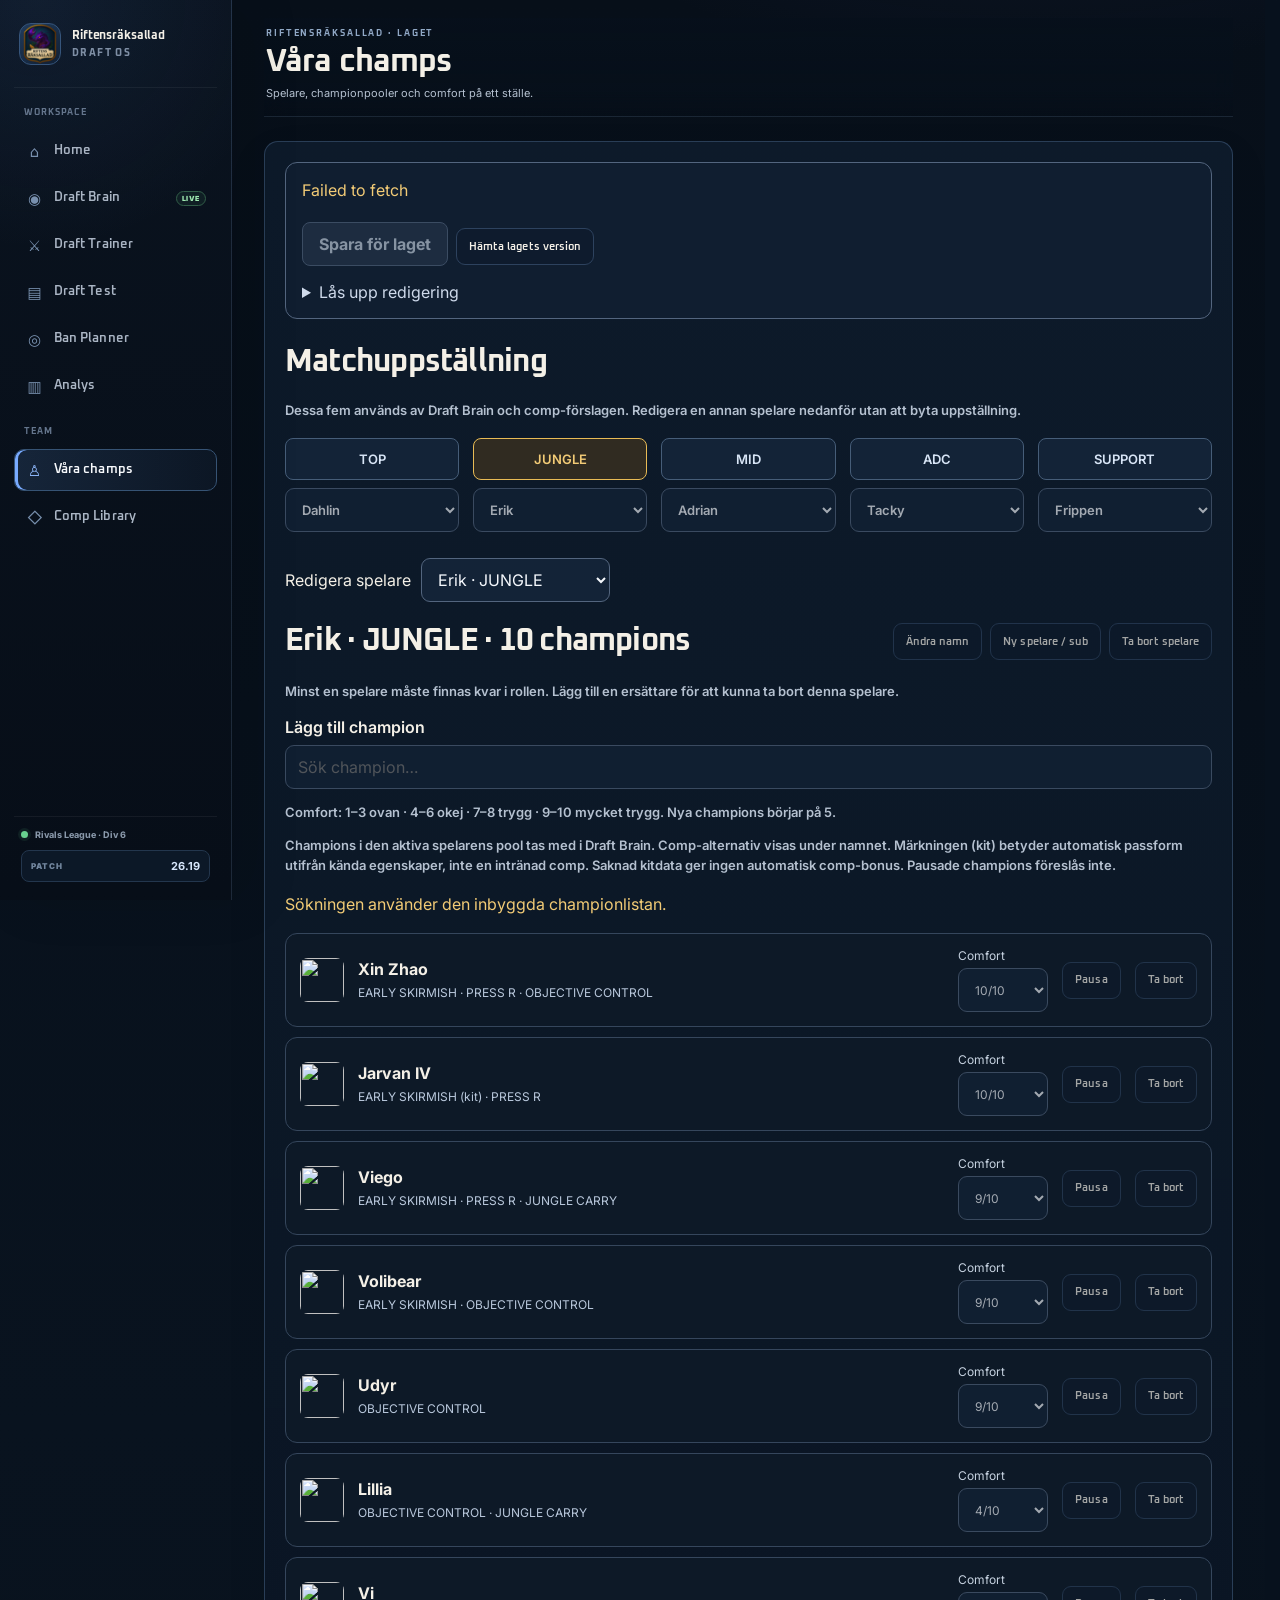
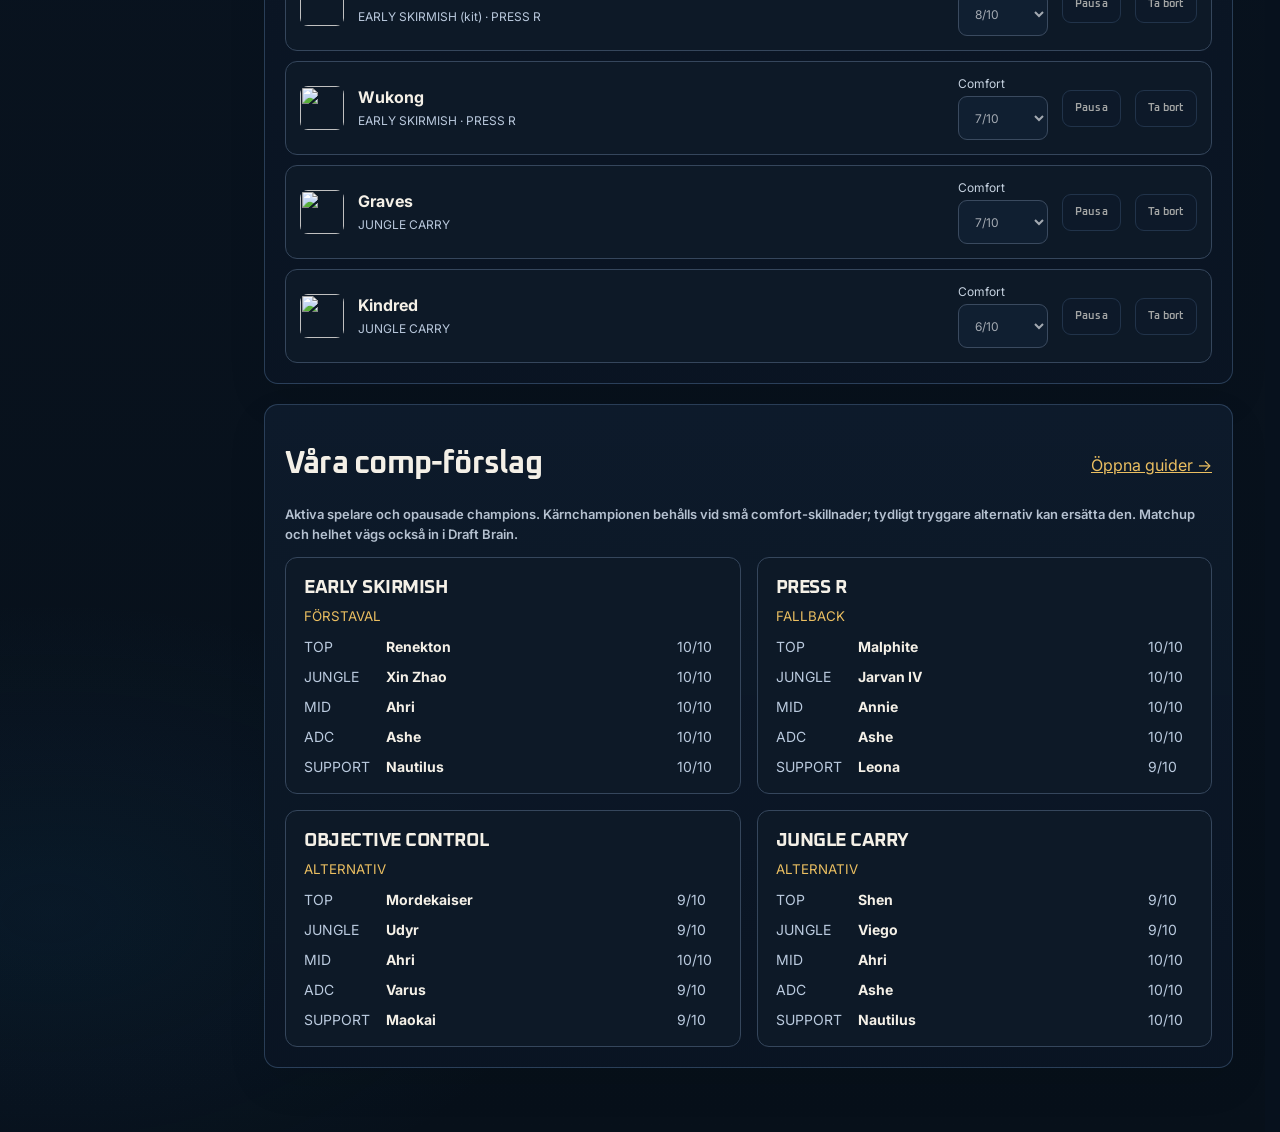
==== commit cd5bd2b3: "Unify kit-based comp alternatives and improve roster, training and workspace reliability" ====
--- a/champs.html
+++ b/champs.html
@@ -22,7 +22,7 @@
   <link rel="preconnect" href="https://fonts.gstatic.com" crossorigin>
   <link href="https://fonts.googleapis.com/css2?family=Inter:wght@400;500;600;700;800&family=Oxanium:wght@500;600;700;800&display=swap" rel="stylesheet">
   <link rel="stylesheet" href="styles.css?v=20261002-integrity1" />
-  <link rel="stylesheet" href="team-roster.css?v=20261002-integrity1" />
+  <link rel="stylesheet" href="team-roster.css?v=20261002-product-audit1" />
   <link rel="stylesheet" href="postmatch.css?v=20261002-integrity1" />
 </head>
 <body class="draft-os champs-os" data-workspace="champs">
@@ -56,10 +56,11 @@
       <h2>Matchuppställning</h2><p class="analysis-note">Dessa fem används av Draft Brain och comp-förslagen. Redigera en annan spelare nedanför utan att byta uppställning.</p>
       <div id="champsRoster" class="roster-players"></div>
       <label>Redigera spelare<select id="champsEditor" aria-label="Redigera spelare"></select></label>
-      <div class="champs-heading"><h2 id="champsTitle"></h2><button id="champsNew" class="secondary" type="button">Ny spelare / sub</button><button id="champsDeletePlayer" class="secondary" type="button">Ta bort spelare</button></div><p id="champsDeleteHint" class="analysis-note"></p>
-      <form id="champsNewForm" class="champs-new hidden"><label>Namn<input id="champsName" maxlength="40" required autocomplete="off"></label><p>Startar med den redigerade spelarens pool. Matchuppställningen ändras inte.</p><button type="submit">Skapa spelare</button><button id="champsCancelNew" type="button" class="secondary">Avbryt</button></form>
+      <div class="champs-heading"><h2 id="champsTitle"></h2><div class="champs-actions"><button id="champsRename" class="secondary" type="button">Ändra namn</button><button id="champsNew" class="secondary" type="button">Ny spelare / sub</button><button id="champsDeletePlayer" class="secondary" type="button">Ta bort spelare</button></div></div><p id="champsDeleteHint" class="analysis-note"></p>
+      <form id="champsRenameForm" class="champs-new hidden"><label>Namn<input id="champsRenameName" maxlength="40" required autocomplete="off"></label><button type="submit">Ändra namn</button><button id="champsCancelRename" type="button" class="secondary">Avbryt</button></form>
+      <form id="champsNewForm" class="champs-new hidden"><label>Namn<input id="champsName" maxlength="40" required autocomplete="off"></label><p>Startar med den redigerade spelarens pool och comfort 5 på alla champions. Matchuppställningen ändras inte.</p><button type="submit">Skapa spelare</button><button id="champsCancelNew" type="button" class="secondary">Avbryt</button></form>
       <label class="champs-search-label" for="champsSearch">Lägg till champion</label><input id="champsSearch" type="search" placeholder="Sök champion…" autocomplete="off">
-      <p class="analysis-note">Comfort: 1–3 ovan · 4–6 okej · 7–8 trygg · 9–10 mycket trygg. Nya champions börjar på 5.</p><p class="analysis-note">Champions i den aktiva spelarens pool tas med i Draft Brain. Bedömda comp-alternativ visas under namnet; övriga är valbara utan comp-bonus. Pausade champions föreslås inte.</p>
+      <p class="analysis-note">Comfort: 1–3 ovan · 4–6 okej · 7–8 trygg · 9–10 mycket trygg. Nya champions börjar på 5.</p><p class="analysis-note">Champions i den aktiva spelarens pool tas med i Draft Brain. Comp-alternativ visas under namnet. Märkningen (kit) betyder automatisk passform utifrån kända egenskaper, inte en intränad comp. Saknad kitdata ger ingen automatisk comp-bonus. Pausade champions föreslås inte.</p>
       <p id="champsMessage" role="status" aria-live="polite"></p>
       <div id="champsPool" class="champs-pool"></div>
     </section>
@@ -69,11 +70,11 @@
   <script src="brand.js?v=20261002-integrity1"></script>
   <script src="team-data.js?v=20261002-integrity1"></script>
   <script src="db-config.js?v=20261002-integrity1"></script>
-  <script src="champion-profiles.js?v=20261002-decisions1"></script>
-  <script src="roster-model.js?v=20261002-player-delete1"></script>
+  <script src="champion-profiles.js?v=20261002-product-audit1"></script>
+  <script src="roster-model.js?v=20261002-product-audit1"></script>
   <script src="roster-sync.js?v=20261002-integrity1"></script>
   <script src="champion-picker.js?v=20261002-integrity1"></script>
-  <script src="champs.js?v=20261002-player-delete1"></script>
+  <script src="champs.js?v=20261002-product-audit1"></script>
   <script src="ui-shell.js?v=20261002-integrity1"></script>
   <div id="workspaceReady" hidden></div>
 </body></html>
--- a/team-roster.css
+++ b/team-roster.css
@@ -10,7 +10,7 @@
 .champs-workspace input:focus-visible,.champs-workspace select:focus-visible,.champs-role:focus-visible{outline:2px solid #e8bb55;outline-offset:2px}
 .champs-sync #champsSave,.champs-workspace button[type="submit"]{display:inline-flex;align-items:center;justify-content:center;min-height:44px;padding:10px 16px;border:1px solid #efc15f;border-radius:8px;background:#e8b654;color:#111a25;font-weight:700;cursor:pointer}.champs-sync #champsSave:disabled,.champs-workspace button[type="submit"]:disabled{background:#24344a;border-color:#53657e;color:#c6d2e0;cursor:not-allowed}
 .champs-heading{display:flex;justify-content:space-between;align-items:center;gap:16px;flex-wrap:wrap;margin:20px 0}
-.champs-heading h2{margin:0}.champs-heading a{color:#ebbf61}.champs-search-label{display:block;margin:16px 0 8px;font-weight:600}
+.champs-heading h2{margin:0;flex:1;min-width:0;overflow-wrap:anywhere}.champs-actions{display:flex;gap:8px;flex-wrap:wrap}.champs-actions button{min-height:44px}.champs-new button{margin-top:12px}.champs-heading a{color:#ebbf61}.champs-search-label{display:block;margin:16px 0 8px;font-weight:600}
 #champsSearch{width:100%}.champs-pool{display:grid;gap:10px;margin-top:16px}.champs-role{width:100%;background:#132337;color:#d8e5f6;border:1px solid #465d78;border-radius:8px;min-height:42px}.champs-role.active{color:#f2cb76;border-color:#e8bb55;background:#302b21}
 .champs-champion{display:flex;gap:14px;align-items:center;padding:14px;border:1px solid #35465c;border-radius:12px;background:#0d1927}.champs-champion img{border-radius:8px}.champs-champion-name{flex:1;min-width:0}.champs-champion-name strong{font-size:16px}.champs-champion-name small{display:block;color:#b9c8dc;line-height:1.6;margin-top:4px;font-size:12px}.champs-champion label{display:grid;gap:5px;color:#c6d2e0;font-size:12px}.champs-champion select{min-width:90px}.champs-champion button{min-height:44px}
 .champs-comps{display:grid;grid-template-columns:repeat(2,minmax(0,1fr));gap:16px}.champs-comp{border:1px solid #35465c;border-radius:12px;padding:18px;background:#0d1927}.champs-comp h3{margin:0 0 5px}.champs-comp>small{color:#ebbf61}.champs-comp>div{display:grid;grid-template-columns:72px 1fr 45px;gap:10px;margin-top:13px;font-size:14px}.champs-comp>div span{color:#bacade}.champs-caution,#champsMessage{color:#f2cb76;line-height:1.6}#champsMessage:empty{display:none}.champs-new{border:1px solid #53657e;border-radius:10px;padding:16px;margin:18px 0}.champs-new label{display:grid;gap:8px}.champs-new button{margin-right:8px}
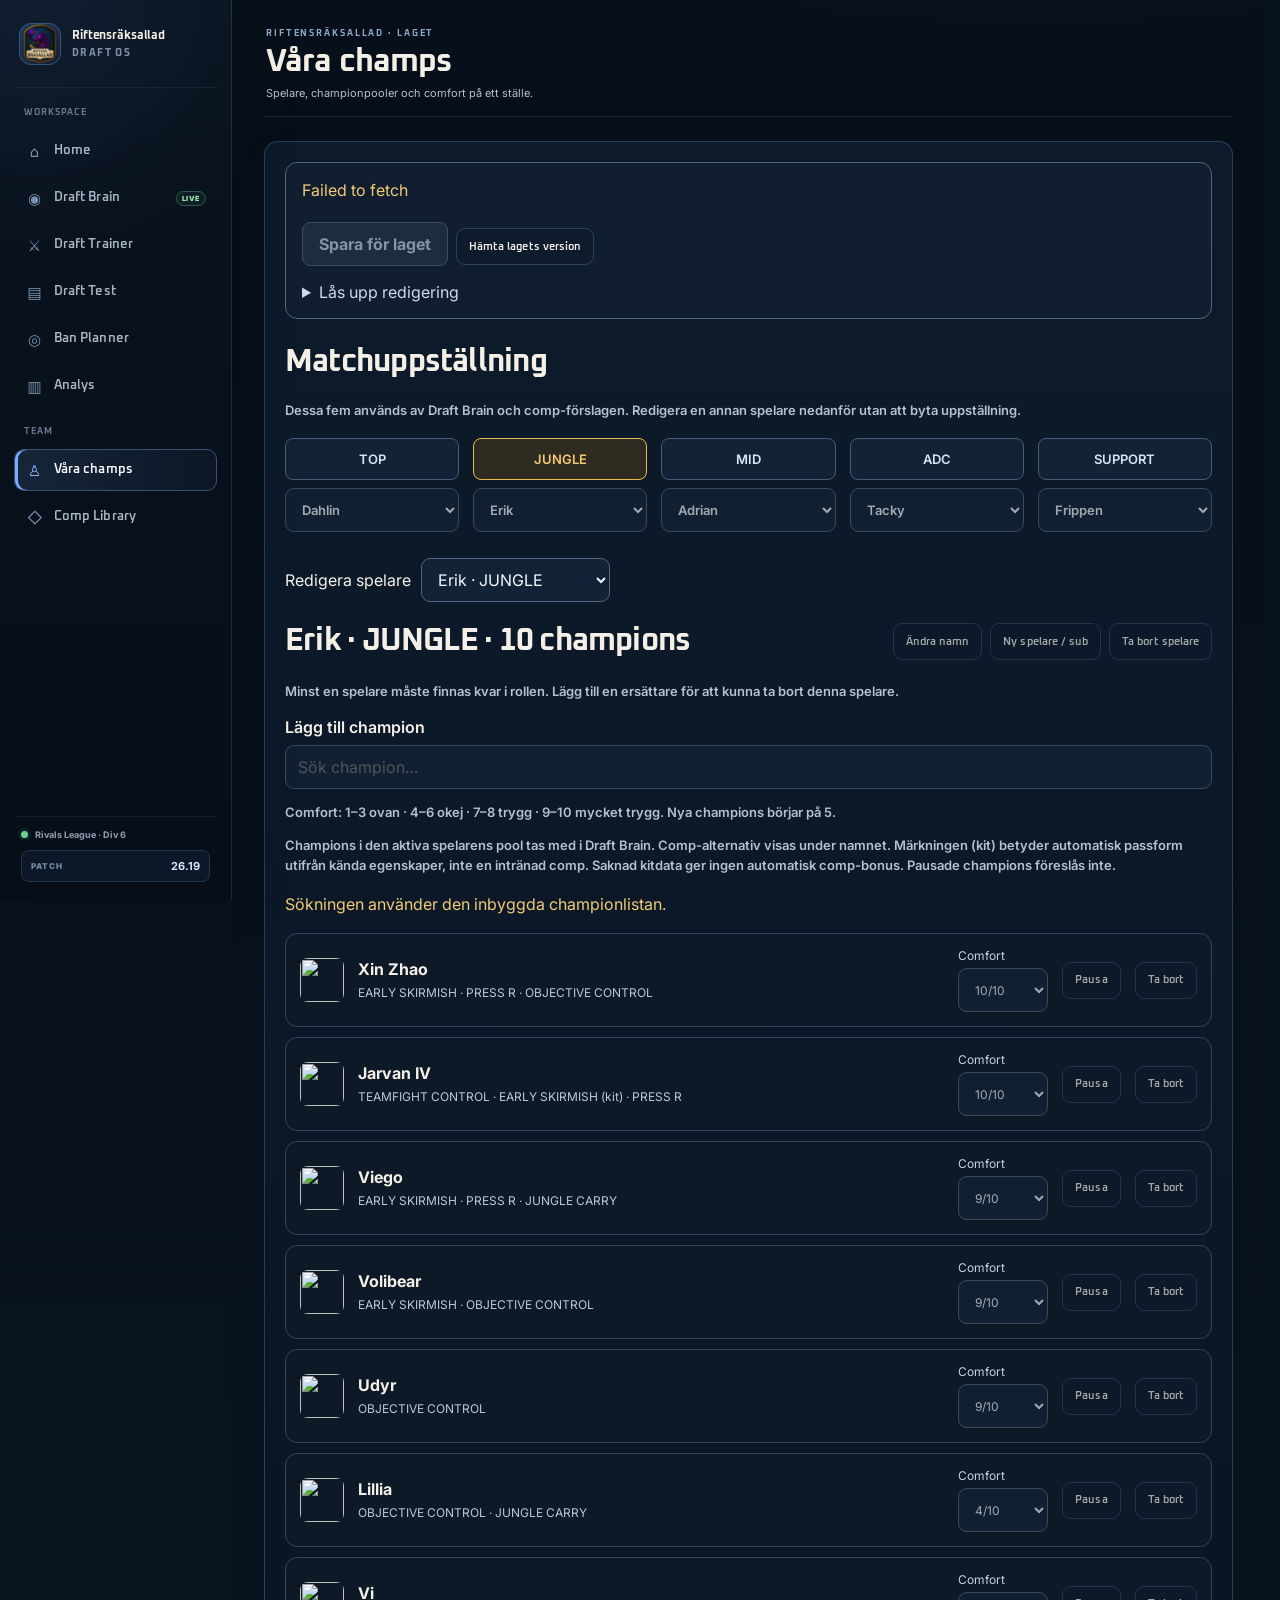
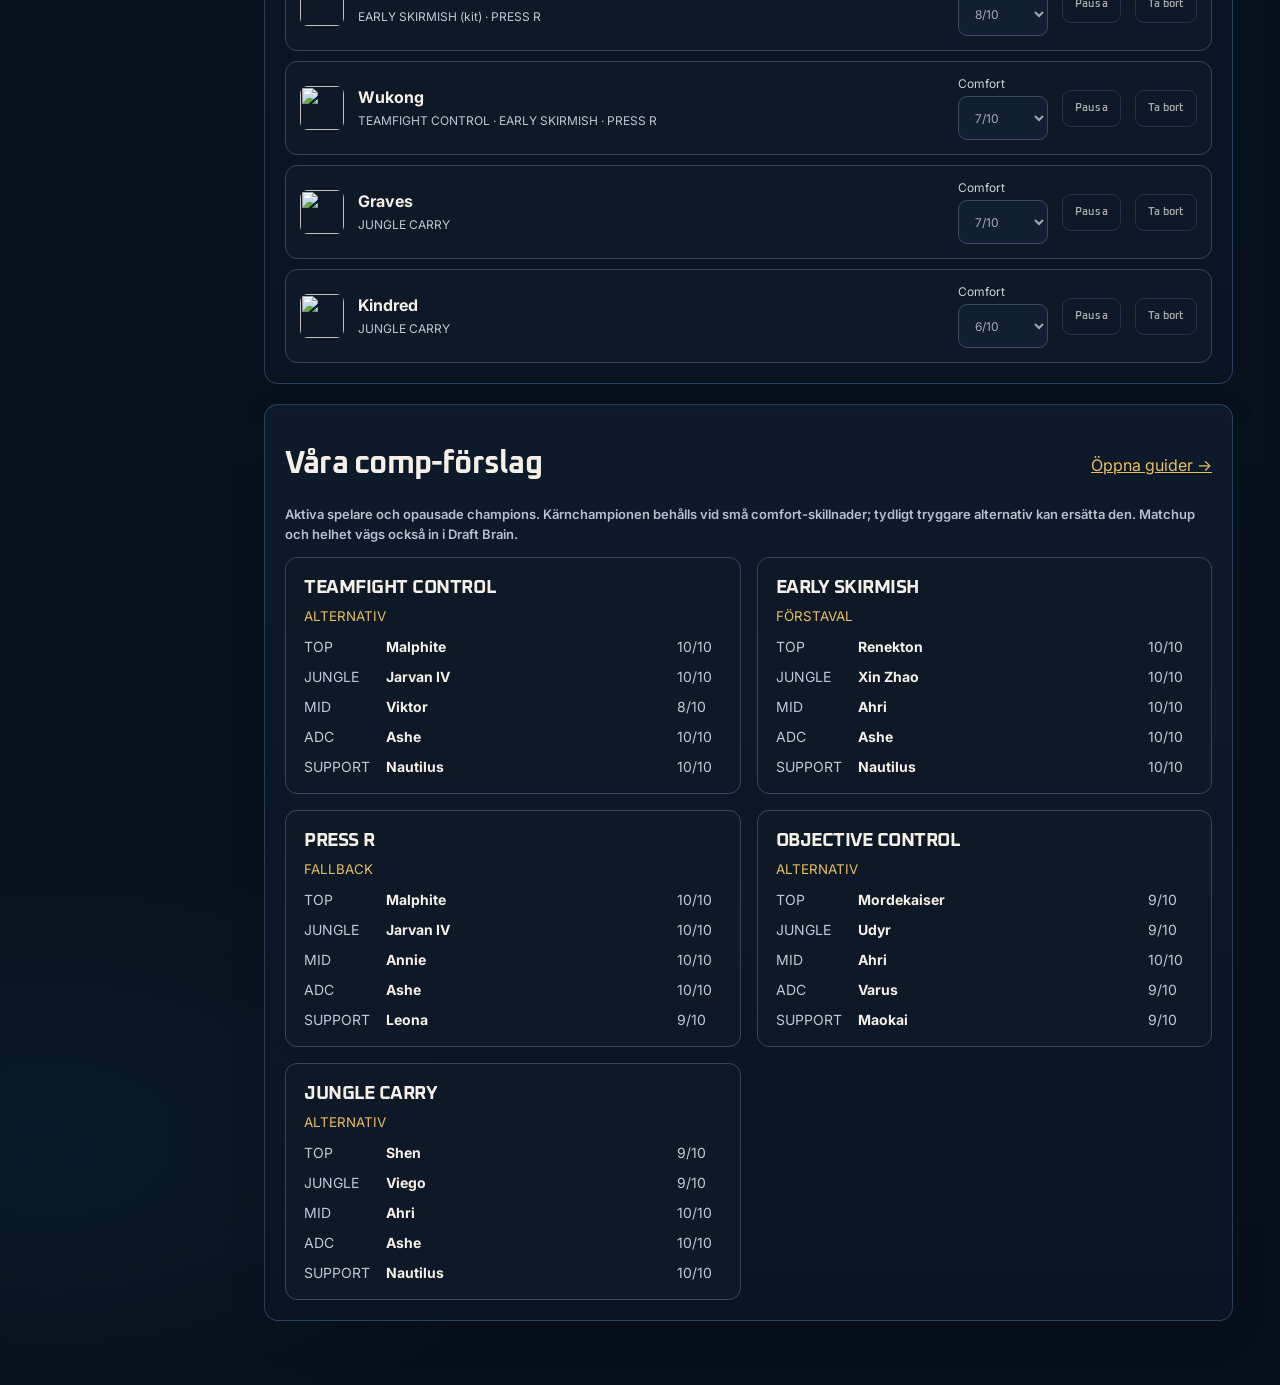
==== commit 5113ebd9: "Add Jarvan Viktor/Hwei Teamfight Control as a primary team composition" ====
--- a/champs.html
+++ b/champs.html
@@ -68,9 +68,9 @@
   </main>
   <button class="os-mobile-toggle" id="osMobileToggle" type="button" aria-label="Öppna navigation">☰</button>
   <script src="brand.js?v=20261002-integrity1"></script>
-  <script src="team-data.js?v=20261002-integrity1"></script>
+  <script src="team-data.js?v=20261010-teamfight1"></script>
   <script src="db-config.js?v=20261002-integrity1"></script>
-  <script src="champion-profiles.js?v=20261002-product-audit1"></script>
+  <script src="champion-profiles.js?v=20261010-teamfight1"></script>
   <script src="roster-model.js?v=20261002-product-audit1"></script>
   <script src="roster-sync.js?v=20261002-integrity1"></script>
   <script src="champion-picker.js?v=20261002-integrity1"></script>
@@ -78,3 +78,4 @@
   <script src="ui-shell.js?v=20261002-integrity1"></script>
   <div id="workspaceReady" hidden></div>
 </body></html>
+
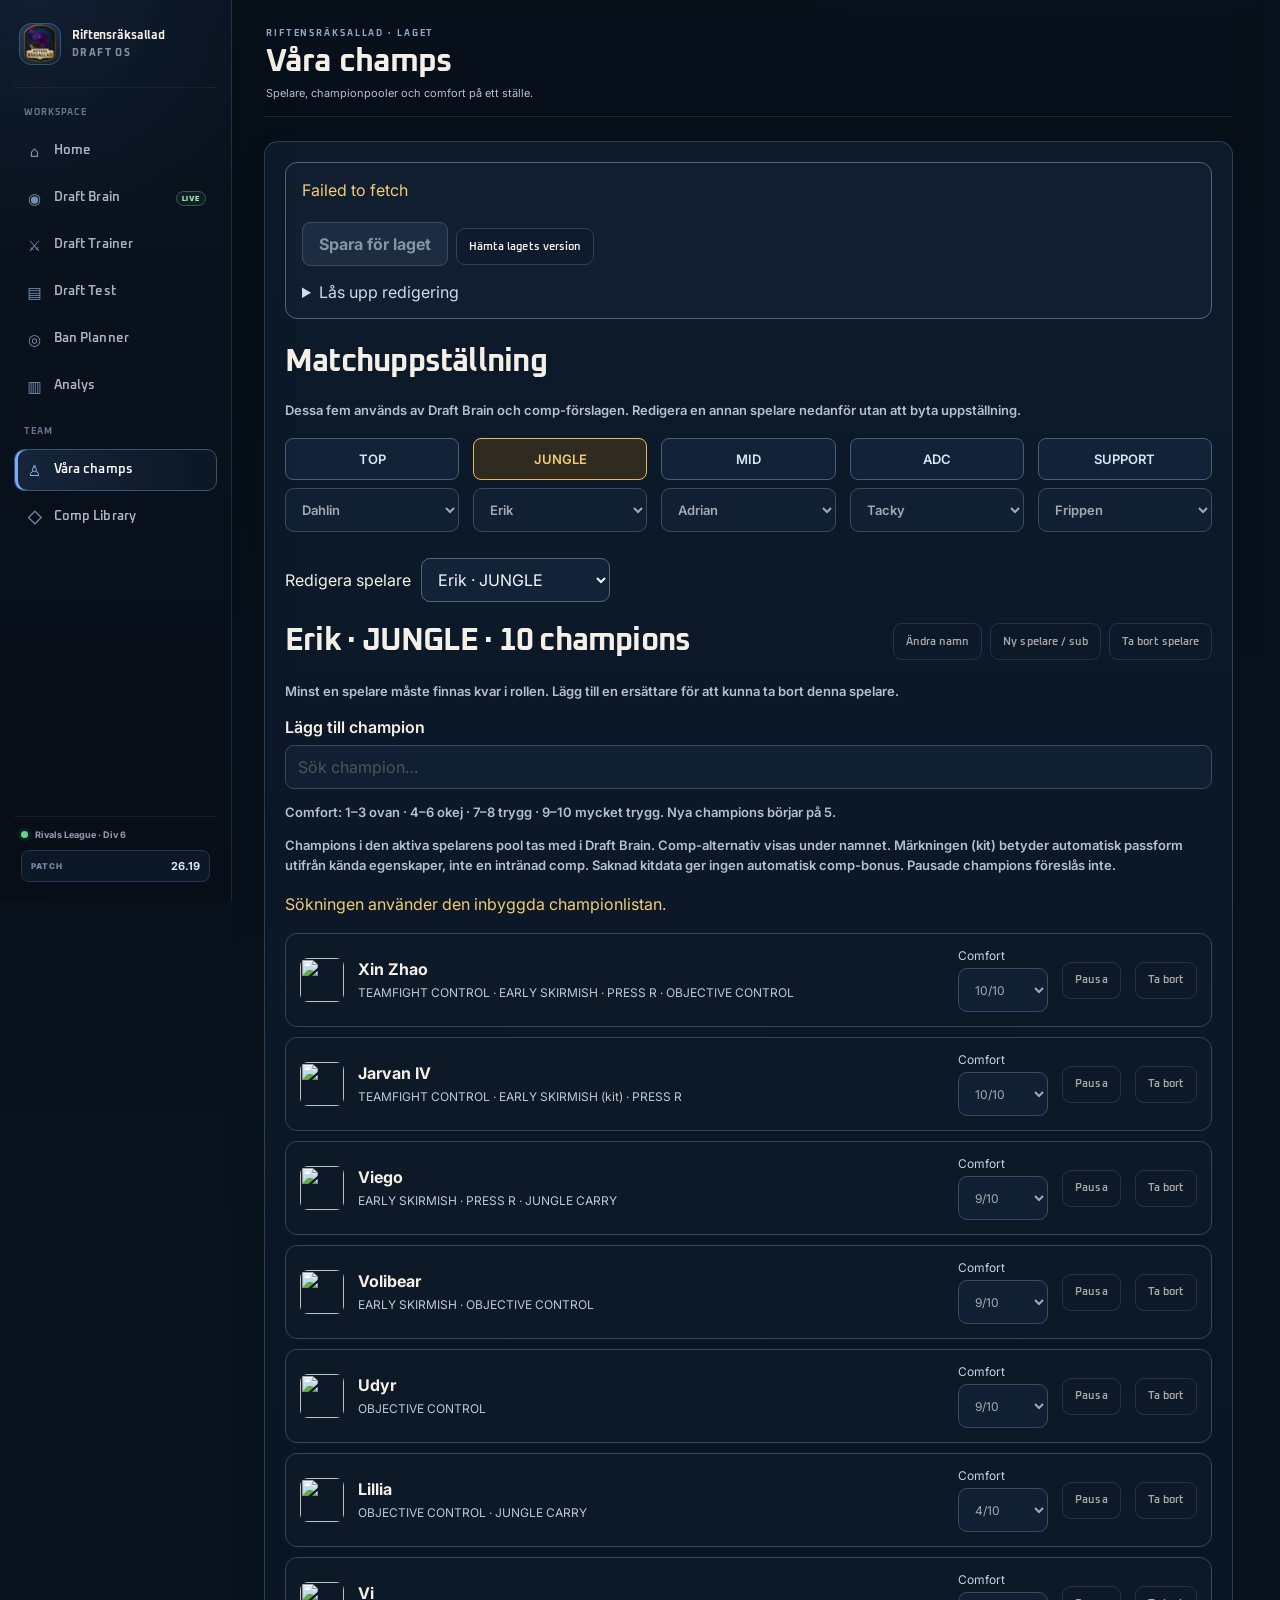
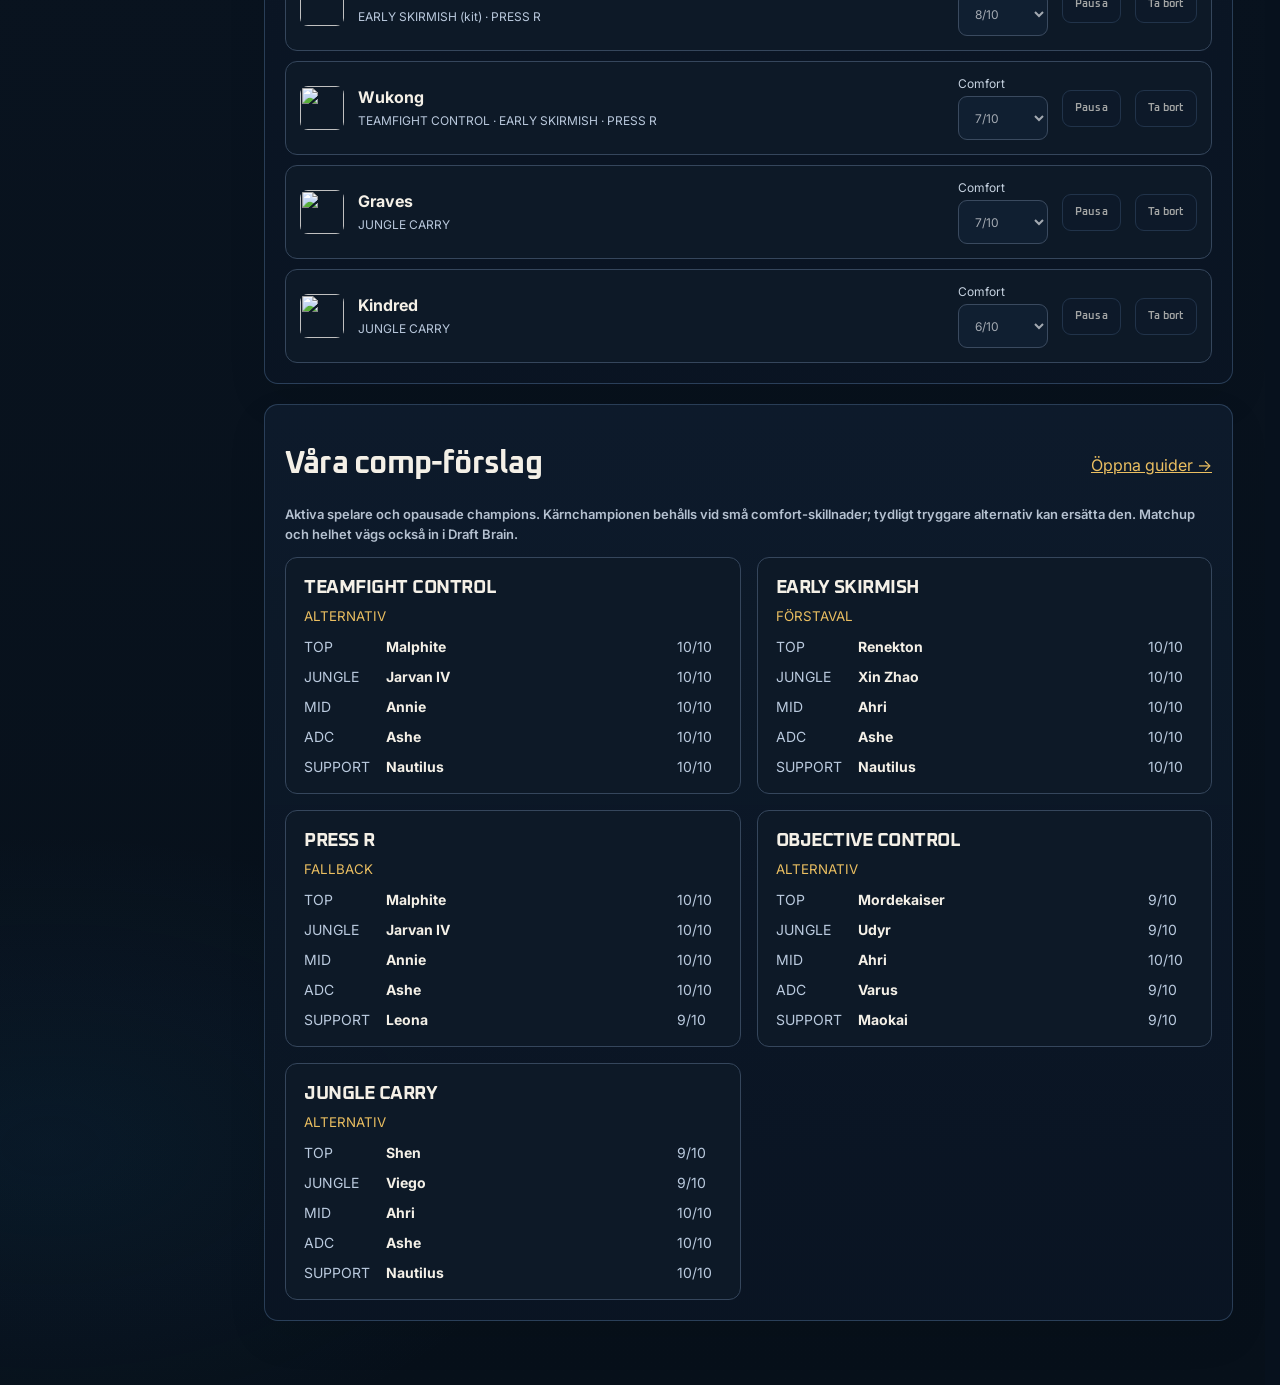
==== commit 17d3200f: "Expand Teamfight Control options and adapt plans to actual mid/jungle picks" ====
--- a/champs.html
+++ b/champs.html
@@ -68,9 +68,9 @@
   </main>
   <button class="os-mobile-toggle" id="osMobileToggle" type="button" aria-label="Öppna navigation">☰</button>
   <script src="brand.js?v=20261002-integrity1"></script>
-  <script src="team-data.js?v=20261010-teamfight1"></script>
+  <script src="team-data.js?v=20261011-comp-options1"></script>
   <script src="db-config.js?v=20261002-integrity1"></script>
-  <script src="champion-profiles.js?v=20261010-teamfight1"></script>
+  <script src="champion-profiles.js?v=20261011-comp-options1"></script>
   <script src="roster-model.js?v=20261002-product-audit1"></script>
   <script src="roster-sync.js?v=20261002-integrity1"></script>
   <script src="champion-picker.js?v=20261002-integrity1"></script>
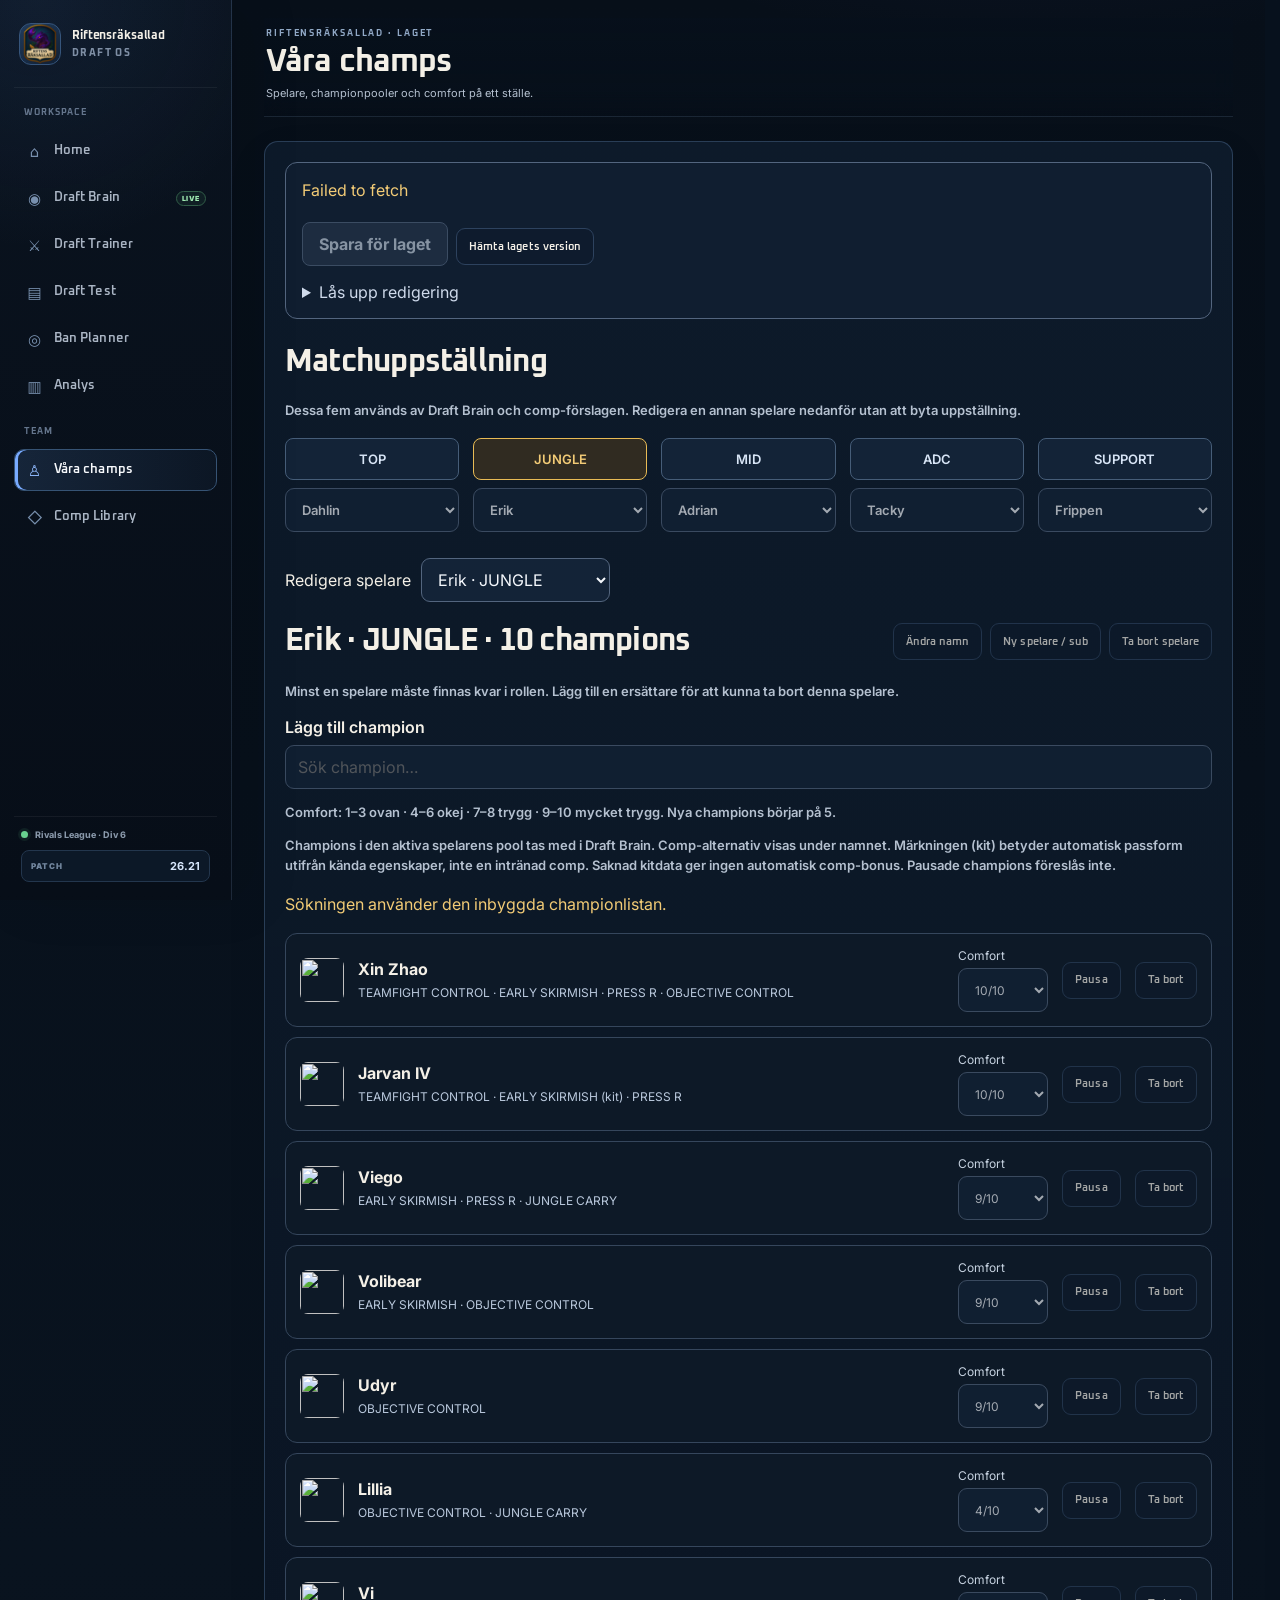
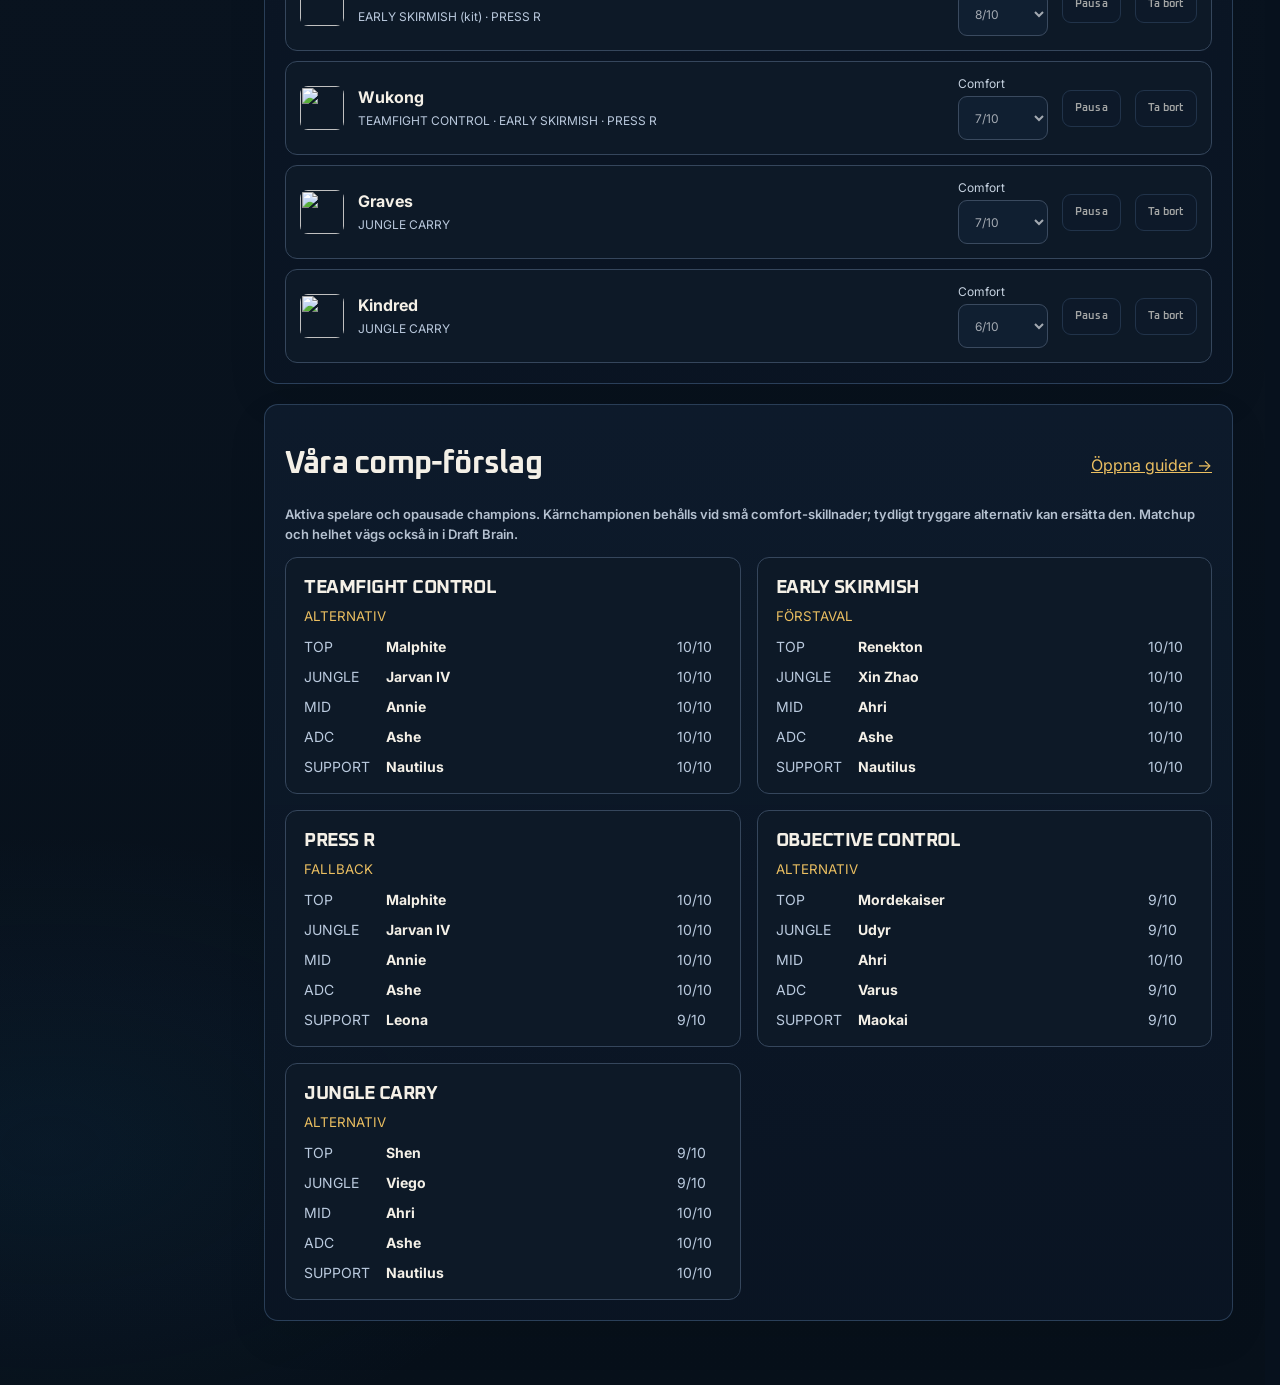
==== commit 97390a6b: "Context-aware phase-two bans, ten alternatives, shared ban policy and score audits" ====
--- a/champs.html
+++ b/champs.html
@@ -45,7 +45,7 @@
     </nav>
     <div class="os-side-footer">
       <div class="os-status-row"><i></i><span>Rivals League · Div 6</span></div>
-      <div class="os-patch-row"><span>PATCH</span><strong>26.19</strong></div>
+      <div class="os-patch-row"><span>PATCH</span><strong data-live-patch>—</strong></div>
     </div>
   </aside>
   <main class="app os-main">
@@ -68,7 +68,7 @@
   </main>
   <button class="os-mobile-toggle" id="osMobileToggle" type="button" aria-label="Öppna navigation">☰</button>
   <script src="brand.js?v=20261002-integrity1"></script>
-  <script src="team-data.js?v=20261011-comp-options1"></script>
+  <script src="team-data.js?v=20261022-context-bans1"></script>
   <script src="db-config.js?v=20261002-integrity1"></script>
   <script src="champion-profiles.js?v=20261011-comp-options1"></script>
   <script src="roster-model.js?v=20261002-product-audit1"></script>
@@ -77,5 +77,6 @@
   <script src="champs.js?v=20261002-product-audit1"></script>
   <script src="ui-shell.js?v=20261002-integrity1"></script>
   <div id="workspaceReady" hidden></div>
+  <script src="stats-engine.js?v=20261022-context-bans1"></script>
 </body></html>
 
